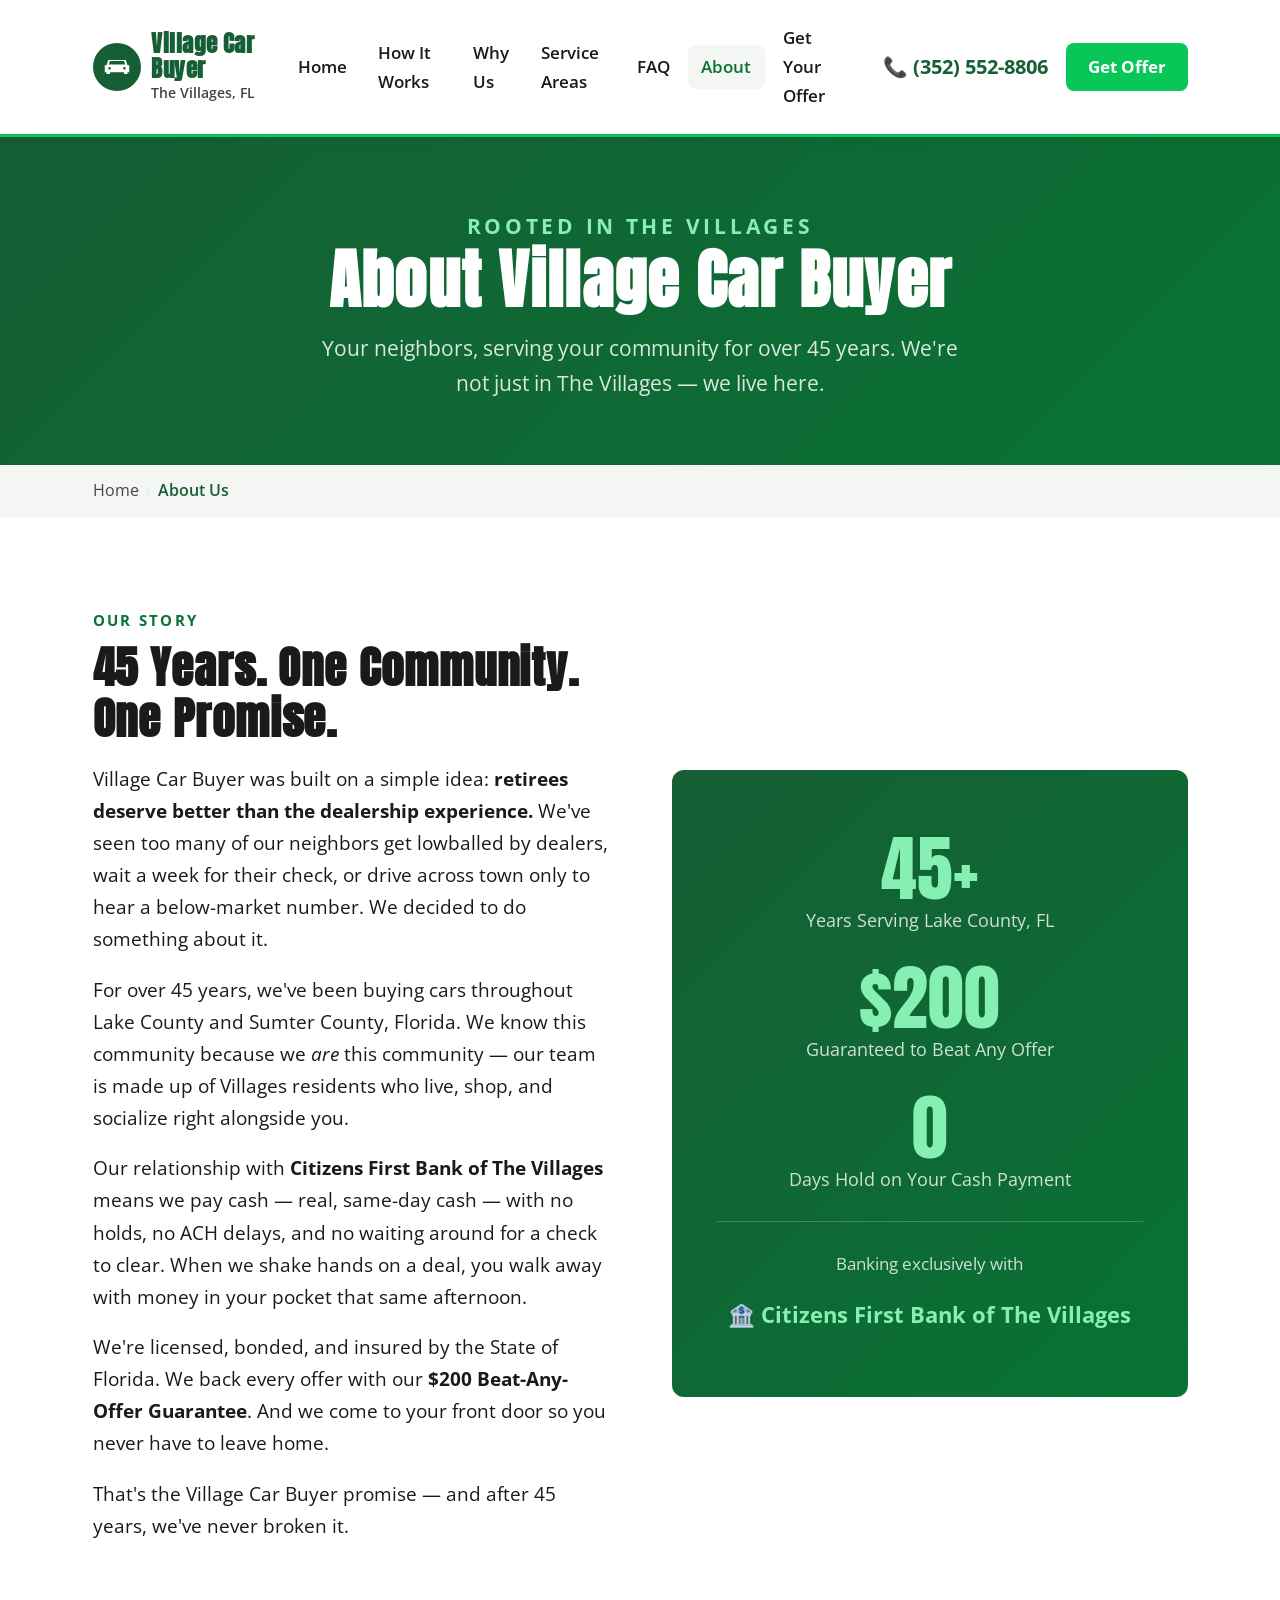
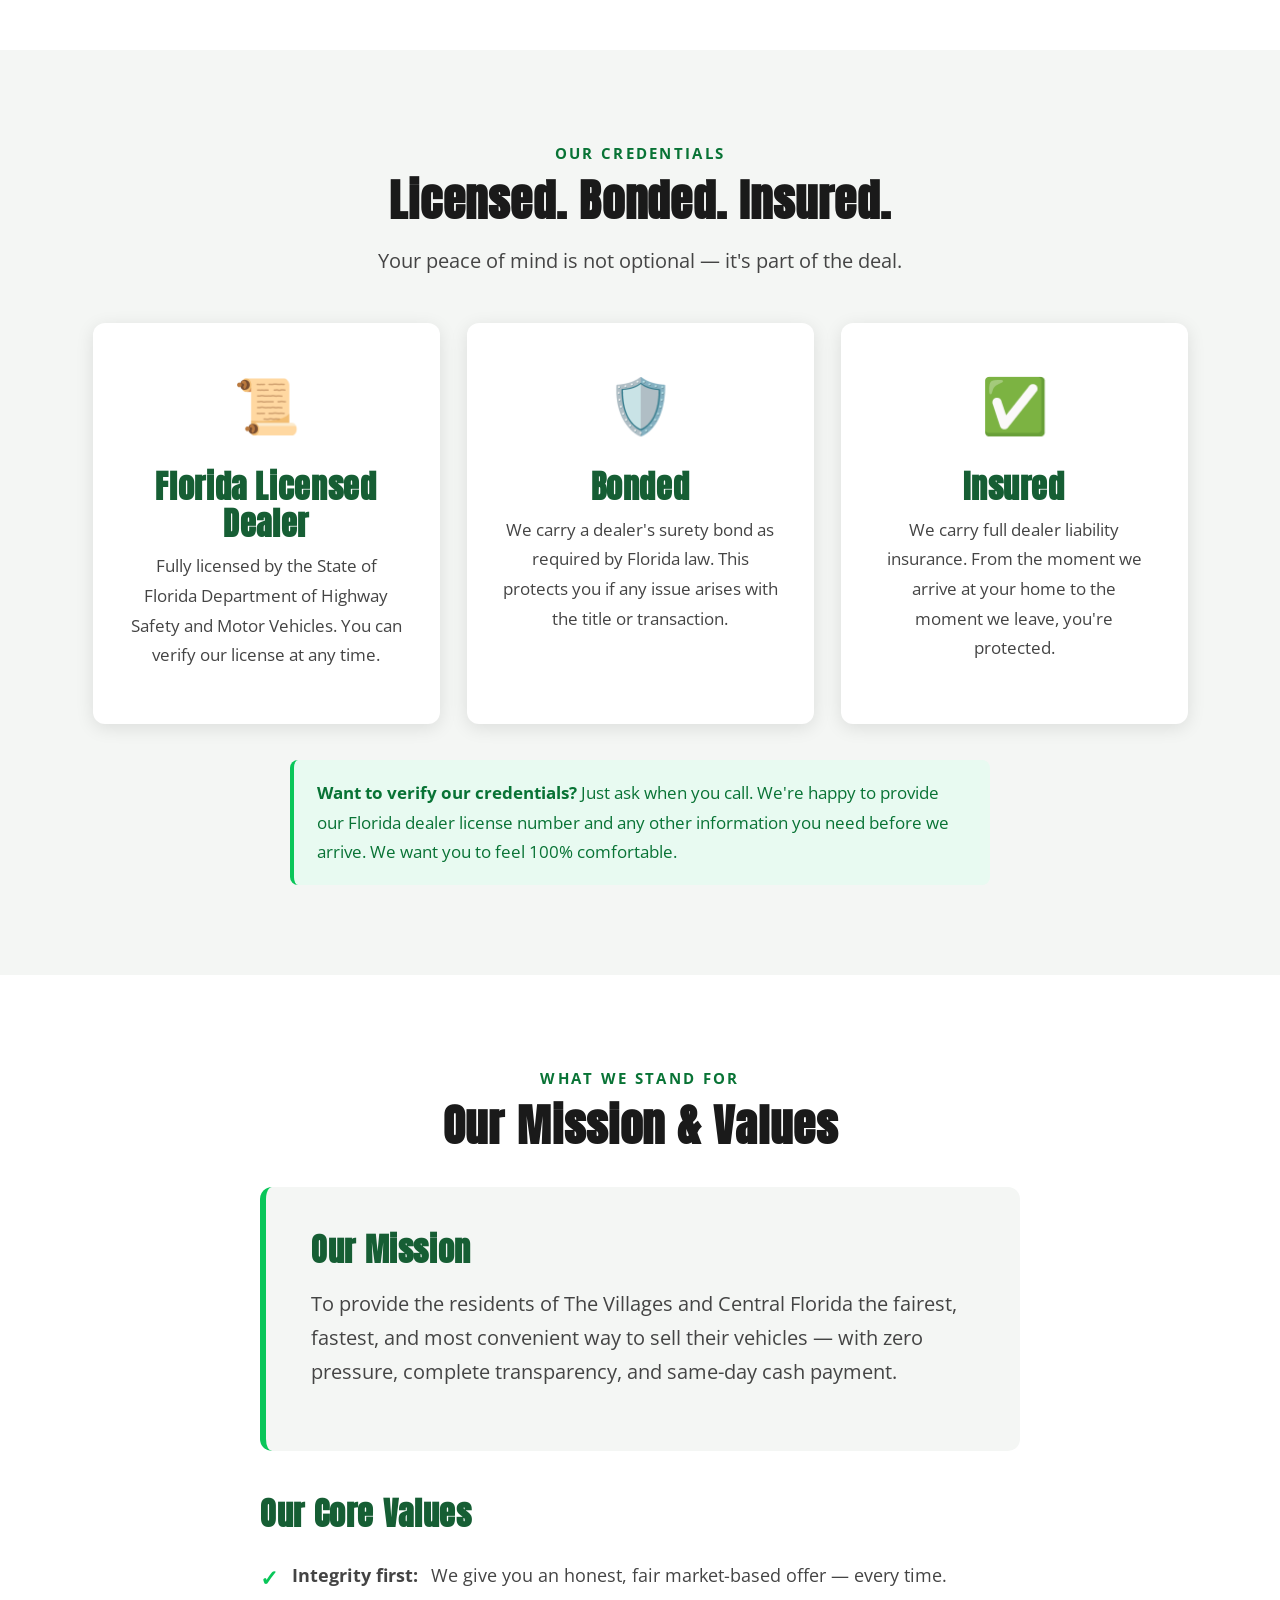
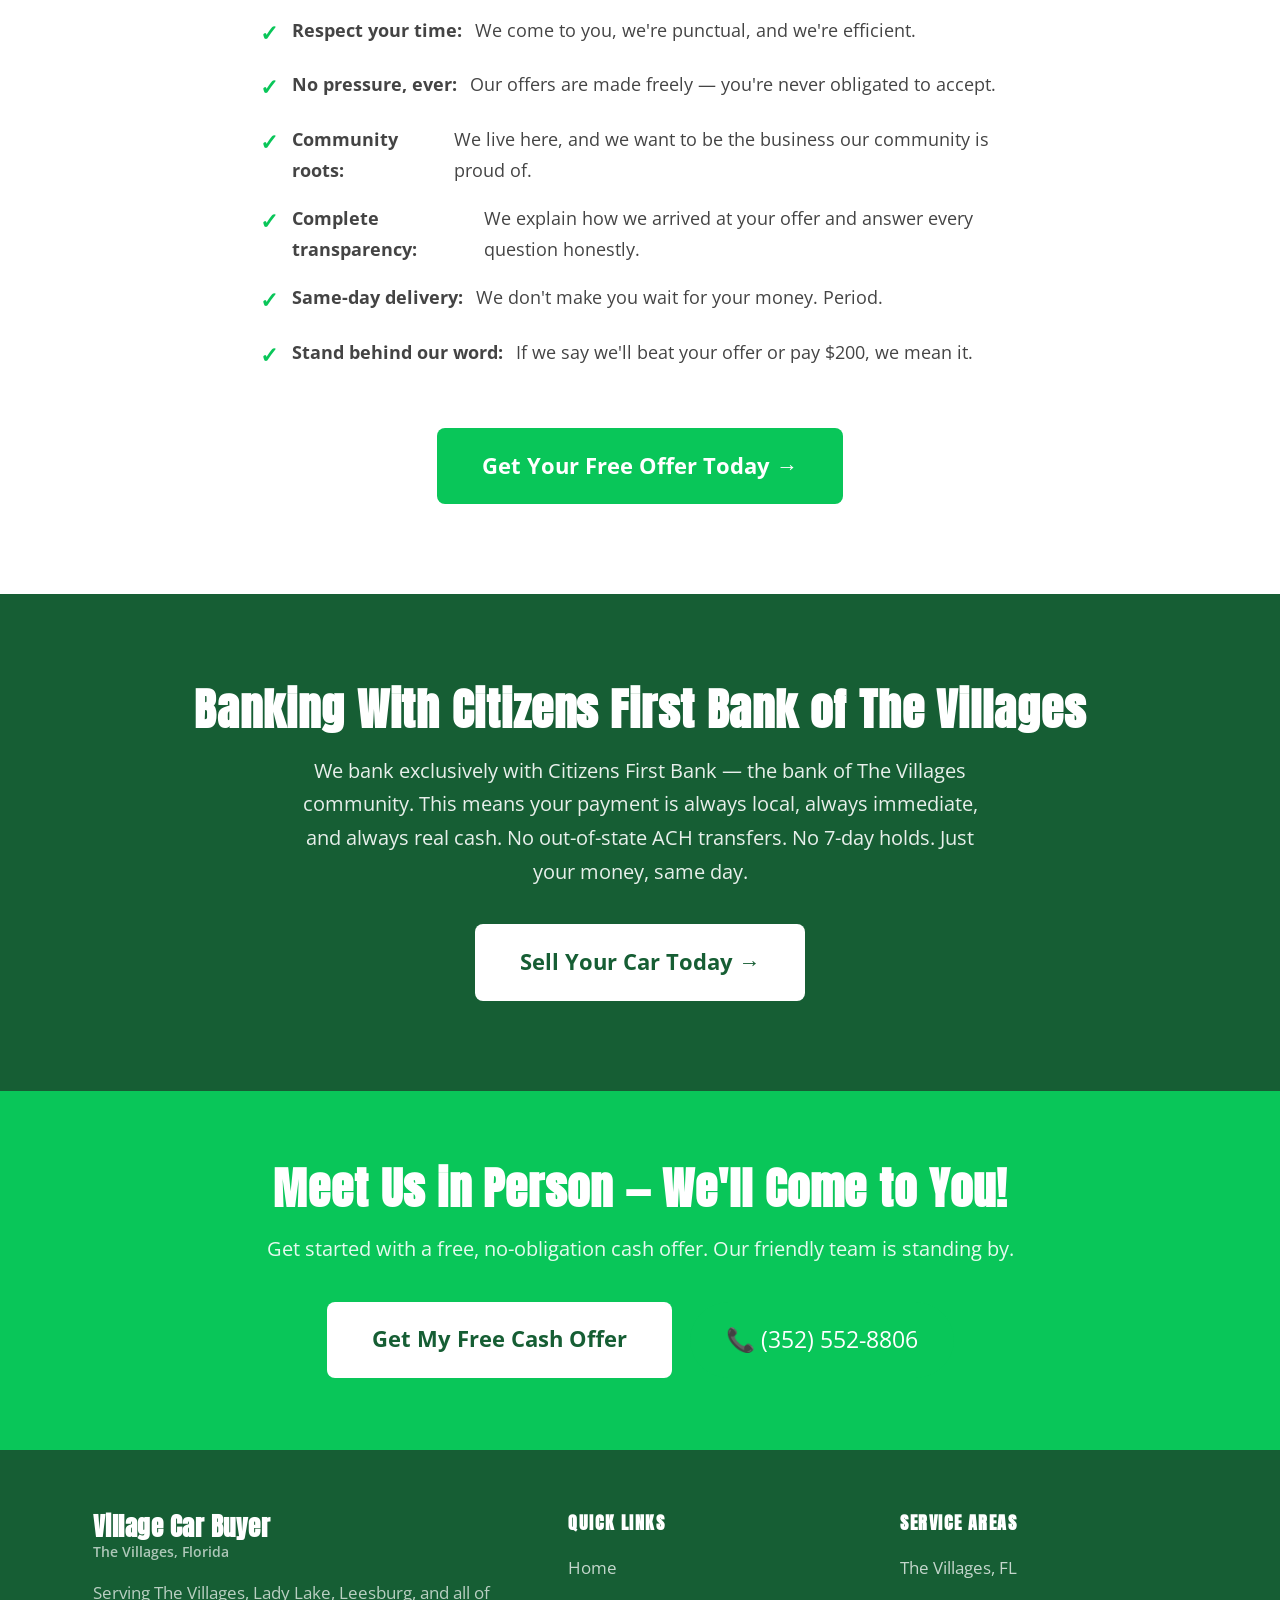
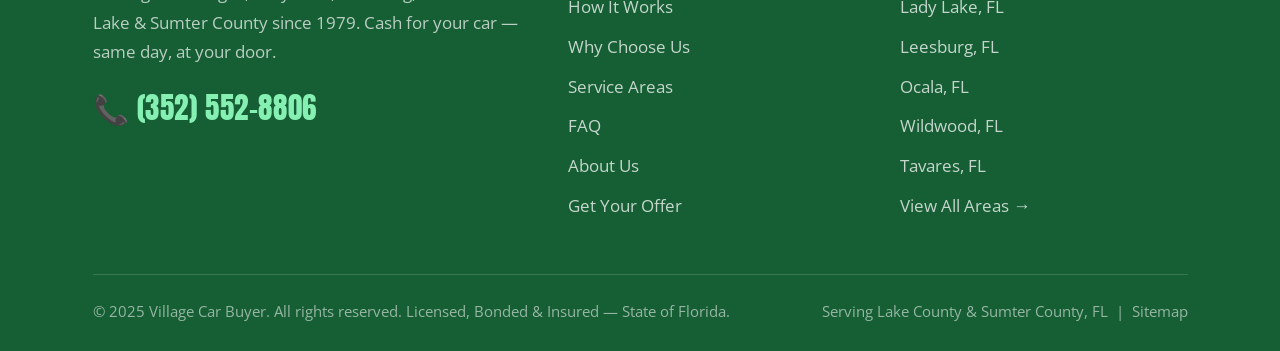
==== about.html @ e2540b01 "Initial commit: Full Village Car Buyer website 7-page SEO-optimized static site for villagecarbuyer." ====
<!DOCTYPE html>
<html lang="en">
<head>
  <meta charset="UTF-8" />
  <meta name="viewport" content="width=device-width, initial-scale=1.0" />
  <title>About Us | Village Car Buyer — 45 Years Serving Lake County, FL</title>
  <meta name="description" content="Village Car Buyer has been buying cars in The Villages and Lake County, FL for over 45 years. Licensed, bonded, insured team of Villages residents. Learn about our mission and values." />
  <meta name="keywords" content="about Village Car Buyer, local car buyer The Villages FL, Lake County FL car dealer, licensed car buyer Florida" />
  <link rel="canonical" href="https://www.villagecarbuyer.com/about.html" />

  <meta property="og:title" content="About Village Car Buyer — 45 Years in Lake County, FL" />
  <meta property="og:description" content="We're Villages residents buying cars for 45+ years. Licensed, bonded, insured. Meet our team and learn our mission." />
  <meta property="og:url" content="https://www.villagecarbuyer.com/about.html" />
  <meta property="og:type" content="website" />

  <script type="application/ld+json">
  {
    "@context": "https://schema.org",
    "@type": "AutoDealer",
    "name": "Village Car Buyer",
    "description": "Licensed, bonded, and insured car buyer serving The Villages, Lake County, and Sumter County Florida since 1979.",
    "url": "https://www.villagecarbuyer.com",
    "telephone": "+13525528806",
    "foundingDate": "1979",
    "areaServed": "Lake County, FL; Sumter County, FL; Marion County, FL"
  }
  </script>

  <link rel="stylesheet" href="style.css" />
</head>
<body>

<!-- ══ HEADER ══ -->
<header class="site-header">
  <div class="header-inner">
    <a href="index.html" class="logo" aria-label="Village Car Buyer Home">
      <div class="logo-icon">
        <svg viewBox="0 0 32 32" xmlns="http://www.w3.org/2000/svg" aria-hidden="true">
          <path d="M28 14l-2-6H6L4 14H2v8h2v2h4v-2h16v2h4v-2h2v-8h-2zm-20.5 5a1.5 1.5 0 110-3 1.5 1.5 0 010 3zm17 0a1.5 1.5 0 110-3 1.5 1.5 0 010 3zM6.5 13l1.5-4h16l1.5 4H6.5z"/>
        </svg>
      </div>
      <div class="logo-text">
        <strong>Village Car Buyer</strong>
        <span>The Villages, FL</span>
      </div>
    </a>
    <nav class="site-nav" aria-label="Main navigation">
      <a href="index.html">Home</a>
      <a href="how-it-works.html">How It Works</a>
      <a href="why-choose-us.html">Why Us</a>
      <a href="service-area.html">Service Areas</a>
      <a href="faq.html">FAQ</a>
      <a href="about.html">About</a>
      <a href="contact.html">Get Your Offer</a>
    </nav>
    <div class="header-cta">
      <a href="tel:+13525528806" class="header-phone">📞 (352) 552-8806</a>
      <a href="contact.html" class="btn btn--primary" style="padding:0.55rem 1.2rem;font-size:0.95rem;">Get Offer</a>
    </div>
    <button class="nav-toggle" id="nav-toggle" aria-label="Toggle navigation" aria-expanded="false">
      <span></span><span></span><span></span>
    </button>
  </div>
  <nav class="mobile-nav" id="mobile-nav" aria-label="Mobile navigation">
    <a href="index.html">Home</a>
    <a href="how-it-works.html">How It Works</a>
    <a href="why-choose-us.html">Why Choose Us</a>
    <a href="service-area.html">Service Areas</a>
    <a href="faq.html">FAQ</a>
    <a href="about.html">About</a>
    <a href="contact.html">Get Your Offer</a>
    <div class="mobile-phone">
      <a href="tel:+13525528806" class="btn btn--primary btn--lg" style="width:100%;display:block;text-align:center;">📞 (352) 552-8806</a>
    </div>
  </nav>
</header>

<!-- ══ PAGE HERO ══ -->
<section class="page-hero">
  <div class="container">
    <p class="hero-tagline" style="color:var(--green-light);">Rooted in The Villages</p>
    <h1>About Village Car Buyer</h1>
    <p>Your neighbors, serving your community for over 45 years. We're not just in The Villages — we live here.</p>
  </div>
</section>

<div class="breadcrumb">
  <div class="container">
    <div class="breadcrumb-inner">
      <a href="index.html">Home</a>
      <span class="sep">›</span>
      <span class="current">About Us</span>
    </div>
  </div>
</div>

<!-- ══ MAIN ABOUT SECTION ══ -->
<section class="section">
  <div class="container">
    <div class="about-grid">
      <div class="about-content">
        <p class="section-label">Our Story</p>
        <h2 class="section-title">45 Years. One Community. One Promise.</h2>

        <p>Village Car Buyer was built on a simple idea: <strong>retirees deserve better than the dealership experience.</strong> We've seen too many of our neighbors get lowballed by dealers, wait a week for their check, or drive across town only to hear a below-market number. We decided to do something about it.</p>

        <p>For over 45 years, we've been buying cars throughout Lake County and Sumter County, Florida. We know this community because we <em>are</em> this community — our team is made up of Villages residents who live, shop, and socialize right alongside you.</p>

        <p>Our relationship with <strong>Citizens First Bank of The Villages</strong> means we pay cash — real, same-day cash — with no holds, no ACH delays, and no waiting around for a check to clear. When we shake hands on a deal, you walk away with money in your pocket that same afternoon.</p>

        <p>We're licensed, bonded, and insured by the State of Florida. We back every offer with our <strong>$200 Beat-Any-Offer Guarantee</strong>. And we come to your front door so you never have to leave home.</p>

        <p>That's the Village Car Buyer promise — and after 45 years, we've never broken it.</p>
      </div>

      <div class="about-visual">
        <div class="about-stat">
          <div class="about-stat-num">45+</div>
          <p class="about-stat-label">Years Serving Lake County, FL</p>
        </div>
        <div class="about-stat">
          <div class="about-stat-num">$200</div>
          <p class="about-stat-label">Guaranteed to Beat Any Offer</p>
        </div>
        <div class="about-stat">
          <div class="about-stat-num">0</div>
          <p class="about-stat-label">Days Hold on Your Cash Payment</p>
        </div>
        <div style="margin-top:1.5rem;padding-top:1.5rem;border-top:1px solid rgba(255,255,255,0.2);">
          <p style="color:rgba(255,255,255,0.8);font-size:0.97rem;">Banking exclusively with</p>
          <p style="color:var(--green-light);font-weight:700;font-size:1.2rem;margin:0;">🏦 Citizens First Bank of The Villages</p>
        </div>
      </div>
    </div>
  </div>
</section>

<!-- ══ CREDENTIALS ══ -->
<section class="section section--gray">
  <div class="container">
    <div class="text-center">
      <p class="section-label">Our Credentials</p>
      <h2 class="section-title">Licensed. Bonded. Insured.</h2>
      <p class="section-sub">Your peace of mind is not optional — it's part of the deal.</p>
    </div>

    <div style="display:grid;grid-template-columns:repeat(auto-fit,minmax(260px,1fr));gap:1.5rem;margin-top:2.5rem;">
      <div style="background:var(--white);border-radius:12px;padding:2rem;text-align:center;box-shadow:var(--shadow);">
        <div style="font-size:3rem;margin-bottom:1rem;">📜</div>
        <h3 style="color:var(--green-dark);margin-bottom:0.5rem;">Florida Licensed Dealer</h3>
        <p style="color:var(--text-mid);font-size:0.97rem;">Fully licensed by the State of Florida Department of Highway Safety and Motor Vehicles. You can verify our license at any time.</p>
      </div>
      <div style="background:var(--white);border-radius:12px;padding:2rem;text-align:center;box-shadow:var(--shadow);">
        <div style="font-size:3rem;margin-bottom:1rem;">🛡️</div>
        <h3 style="color:var(--green-dark);margin-bottom:0.5rem;">Bonded</h3>
        <p style="color:var(--text-mid);font-size:0.97rem;">We carry a dealer's surety bond as required by Florida law. This protects you if any issue arises with the title or transaction.</p>
      </div>
      <div style="background:var(--white);border-radius:12px;padding:2rem;text-align:center;box-shadow:var(--shadow);">
        <div style="font-size:3rem;margin-bottom:1rem;">✅</div>
        <h3 style="color:var(--green-dark);margin-bottom:0.5rem;">Insured</h3>
        <p style="color:var(--text-mid);font-size:0.97rem;">We carry full dealer liability insurance. From the moment we arrive at your home to the moment we leave, you're protected.</p>
      </div>
    </div>

    <div class="notice notice--success" style="max-width:700px;margin:2rem auto 0;">
      <strong>Want to verify our credentials?</strong> Just ask when you call. We're happy to provide our Florida dealer license number and any other information you need before we arrive. We want you to feel 100% comfortable.
    </div>
  </div>
</section>

<!-- ══ MISSION & VALUES ══ -->
<section class="section">
  <div class="container">
    <div style="max-width:760px;margin:0 auto;">
      <div class="text-center">
        <p class="section-label">What We Stand For</p>
        <h2 class="section-title">Our Mission &amp; Values</h2>
      </div>

      <div style="background:var(--gray-light);border-radius:12px;padding:2.5rem;margin-top:2rem;border-left:6px solid var(--green);">
        <h3 style="color:var(--green-dark);margin-bottom:1rem;">Our Mission</h3>
        <p style="font-size:1.1rem;color:var(--text-mid);">To provide the residents of The Villages and Central Florida the fairest, fastest, and most convenient way to sell their vehicles — with zero pressure, complete transparency, and same-day cash payment.</p>
      </div>

      <h3 style="color:var(--green-dark);margin:2.5rem 0 1rem;">Our Core Values</h3>
      <ul class="values-list">
        <li><strong>Integrity first:</strong> We give you an honest, fair market-based offer — every time.</li>
        <li><strong>Respect your time:</strong> We come to you, we're punctual, and we're efficient.</li>
        <li><strong>No pressure, ever:</strong> Our offers are made freely — you're never obligated to accept.</li>
        <li><strong>Community roots:</strong> We live here, and we want to be the business our community is proud of.</li>
        <li><strong>Complete transparency:</strong> We explain how we arrived at your offer and answer every question honestly.</li>
        <li><strong>Same-day delivery:</strong> We don't make you wait for your money. Period.</li>
        <li><strong>Stand behind our word:</strong> If we say we'll beat your offer or pay $200, we mean it.</li>
      </ul>

      <div style="text-align:center;margin-top:3rem;">
        <a href="contact.html" class="btn btn--primary btn--lg">Get Your Free Offer Today →</a>
      </div>
    </div>
  </div>
</section>

<!-- ══ CITIZENS FIRST BANK ══ -->
<section class="section section--green">
  <div class="container text-center">
    <h2>Banking With Citizens First Bank of The Villages</h2>
    <p style="max-width:680px;margin:1rem auto 2rem;font-size:1.1rem;color:rgba(255,255,255,0.9);">We bank exclusively with Citizens First Bank — the bank of The Villages community. This means your payment is always local, always immediate, and always real cash. No out-of-state ACH transfers. No 7-day holds. Just your money, same day.</p>
    <a href="contact.html" class="btn btn--white btn--lg">Sell Your Car Today →</a>
  </div>
</section>

<!-- ══ CTA ══ -->
<section class="cta-banner">
  <div class="container">
    <h2>Meet Us in Person — We'll Come to You!</h2>
    <p>Get started with a free, no-obligation cash offer. Our friendly team is standing by.</p>
    <div class="cta-actions">
      <a href="contact.html" class="btn btn--white btn--lg">Get My Free Cash Offer</a>
      <a href="tel:+13525528806" class="btn--phone btn--lg">📞 (352) 552-8806</a>
    </div>
  </div>
</section>

<!-- ══ FOOTER ══ -->
<footer class="site-footer">
  <div class="container">
    <div class="footer-grid">
      <div class="footer-brand">
        <div class="logo-text">
          <strong>Village Car Buyer</strong>
          <span>The Villages, Florida</span>
        </div>
        <p>Serving The Villages, Lady Lake, Leesburg, and all of Lake &amp; Sumter County since 1979. Cash for your car — same day, at your door.</p>
        <a href="tel:+13525528806" class="footer-phone-big">📞 (352) 552-8806</a>
      </div>
      <div class="footer-col">
        <h4>Quick Links</h4>
        <ul>
          <li><a href="index.html">Home</a></li>
          <li><a href="how-it-works.html">How It Works</a></li>
          <li><a href="why-choose-us.html">Why Choose Us</a></li>
          <li><a href="service-area.html">Service Areas</a></li>
          <li><a href="faq.html">FAQ</a></li>
          <li><a href="about.html">About Us</a></li>
          <li><a href="contact.html">Get Your Offer</a></li>
        </ul>
      </div>
      <div class="footer-col">
        <h4>Service Areas</h4>
        <ul>
          <li><a href="service-area.html#the-villages">The Villages, FL</a></li>
          <li><a href="service-area.html#lady-lake">Lady Lake, FL</a></li>
          <li><a href="service-area.html#leesburg">Leesburg, FL</a></li>
          <li><a href="service-area.html#ocala">Ocala, FL</a></li>
          <li><a href="service-area.html#wildwood">Wildwood, FL</a></li>
          <li><a href="service-area.html#tavares">Tavares, FL</a></li>
          <li><a href="service-area.html">View All Areas →</a></li>
        </ul>
      </div>
    </div>
    <hr class="footer-divider" />
    <div class="footer-bottom">
      <span>&copy; 2025 Village Car Buyer. All rights reserved. Licensed, Bonded &amp; Insured — State of Florida.</span>
      <span>Serving Lake County &amp; Sumter County, FL &nbsp;|&nbsp; <a href="sitemap.xml">Sitemap</a></span>
    </div>
  </div>
</footer>

<button id="scroll-top" aria-label="Scroll to top">↑</button>
<script src="script.js"></script>
</body>
</html>
---- style.css ----
/* ============================================================
   Village Car Buyer — style.css
   Color palette: green on white, large fonts for retirees
   ============================================================ */

/* ---------- Google Fonts ---------- */
@import url('https://fonts.googleapis.com/css2?family=Anton&family=Open+Sans:wght@400;600;700&display=swap');

/* ---------- CSS Variables ---------- */
:root {
  --green:        #09C659;
  --green-dark:   #165E34;
  --green-darker: #087335;
  --green-light:  #86F0B2;
  --white:        #FFFFFF;
  --gray-light:   #F4F6F4;
  --gray-mid:     #E0E5E0;
  --text-dark:    #1A1A1A;
  --text-mid:     #444444;
  --font-head:    'Anton', sans-serif;
  --font-body:    'Open Sans', sans-serif;
  --radius:       8px;
  --shadow:       0 4px 18px rgba(0,0,0,0.10);
  --transition:   0.25s ease;
}

/* ---------- Reset & Base ---------- */
*, *::before, *::after { box-sizing: border-box; margin: 0; padding: 0; }

html { scroll-behavior: smooth; font-size: 18px; }

body {
  font-family: var(--font-body);
  color: var(--text-dark);
  background: var(--white);
  line-height: 1.7;
  font-size: 1rem;
}

img { max-width: 100%; height: auto; display: block; }
a { color: var(--green-darker); text-decoration: none; }
a:hover { text-decoration: underline; }

/* ---------- Typography ---------- */
h1, h2, h3, h4 {
  font-family: var(--font-head);
  line-height: 1.15;
  letter-spacing: 0.02em;
}

h1 { font-size: clamp(2.2rem, 5vw, 3.6rem); }
h2 { font-size: clamp(1.8rem, 3.5vw, 2.6rem); }
h3 { font-size: clamp(1.3rem, 2.5vw, 1.8rem); }
h4 { font-size: 1.2rem; }

p { margin-bottom: 1rem; font-size: 1.05rem; }

/* ---------- Layout Helpers ---------- */
.container {
  width: 100%;
  max-width: 1140px;
  margin: 0 auto;
  padding: 0 1.25rem;
}

.section {
  padding: 5rem 0;
}

.section--gray { background: var(--gray-light); }
.section--green { background: var(--green-dark); color: var(--white); }
.section--green h2,
.section--green h3,
.section--green p,
.section--green li { color: var(--white); }

.text-center { text-align: center; }
.text-green { color: var(--green); }
.text-green-dark { color: var(--green-dark); }

.section-label {
  font-family: var(--font-body);
  font-weight: 700;
  font-size: 0.85rem;
  letter-spacing: 0.15em;
  text-transform: uppercase;
  color: var(--green-darker);
  margin-bottom: 0.5rem;
}

.section-title {
  margin-bottom: 1rem;
}

.section-sub {
  font-size: 1.1rem;
  color: var(--text-mid);
  max-width: 680px;
  margin: 0 auto 2.5rem;
}

/* ---------- Buttons ---------- */
.btn {
  display: inline-block;
  padding: 0.85rem 2rem;
  border-radius: var(--radius);
  font-family: var(--font-body);
  font-weight: 700;
  font-size: 1.05rem;
  cursor: pointer;
  border: none;
  transition: background var(--transition), transform var(--transition);
  text-align: center;
  white-space: nowrap;
}

.btn--primary {
  background: var(--green);
  color: var(--white);
}
.btn--primary:hover {
  background: var(--green-darker);
  text-decoration: none;
  color: var(--white);
  transform: translateY(-2px);
}

.btn--outline {
  background: transparent;
  border: 3px solid var(--green);
  color: var(--green-dark);
}
.btn--outline:hover {
  background: var(--green);
  color: var(--white);
  text-decoration: none;
}

.btn--white {
  background: var(--white);
  color: var(--green-dark);
}
.btn--white:hover {
  background: var(--green-light);
  color: var(--green-darker);
  text-decoration: none;
}

.btn--lg {
  padding: 1.1rem 2.5rem;
  font-size: 1.2rem;
}

.btn--phone {
  background: var(--green);
  color: var(--white);
  font-size: 1.3rem;
  padding: 0.9rem 2rem;
  border-radius: 50px;
  display: inline-flex;
  align-items: center;
  gap: 0.5rem;
}
.btn--phone:hover {
  background: var(--green-darker);
  color: var(--white);
  text-decoration: none;
  transform: translateY(-2px);
}

/* ---------- HEADER / NAV ---------- */
.site-header {
  background: var(--white);
  border-bottom: 3px solid var(--green);
  position: sticky;
  top: 0;
  z-index: 1000;
  box-shadow: 0 2px 10px rgba(0,0,0,0.08);
}

.header-inner {
  display: flex;
  align-items: center;
  justify-content: space-between;
  padding: 0.9rem 1.25rem;
  max-width: 1140px;
  margin: 0 auto;
  gap: 1rem;
}

.logo {
  display: flex;
  align-items: center;
  gap: 0.6rem;
  text-decoration: none;
}

.logo-icon {
  width: 48px;
  height: 48px;
  background: var(--green-dark);
  border-radius: 50%;
  display: flex;
  align-items: center;
  justify-content: center;
  flex-shrink: 0;
}

.logo-icon svg {
  width: 28px;
  height: 28px;
  fill: var(--white);
}

.logo-text {
  line-height: 1.1;
}

.logo-text strong {
  display: block;
  font-family: var(--font-head);
  font-size: 1.25rem;
  color: var(--green-dark);
  letter-spacing: 0.02em;
}

.logo-text span {
  font-size: 0.78rem;
  color: var(--text-mid);
  font-weight: 600;
}

.site-nav {
  display: flex;
  align-items: center;
  gap: 0.25rem;
}

.site-nav a {
  font-weight: 600;
  font-size: 0.95rem;
  color: var(--text-dark);
  padding: 0.4rem 0.75rem;
  border-radius: var(--radius);
  transition: background var(--transition), color var(--transition);
}

.site-nav a:hover,
.site-nav a.active {
  background: var(--gray-light);
  color: var(--green-darker);
  text-decoration: none;
}

.header-cta {
  display: flex;
  align-items: center;
  gap: 1rem;
  flex-shrink: 0;
}

.header-phone {
  font-weight: 700;
  font-size: 1.1rem;
  color: var(--green-dark);
  white-space: nowrap;
}

.header-phone:hover {
  color: var(--green);
  text-decoration: none;
}

.nav-toggle {
  display: none;
  flex-direction: column;
  gap: 5px;
  background: none;
  border: none;
  cursor: pointer;
  padding: 0.4rem;
  flex-shrink: 0;
}

.nav-toggle span {
  display: block;
  width: 26px;
  height: 3px;
  background: var(--green-dark);
  border-radius: 2px;
  transition: var(--transition);
}

/* Mobile nav */
.mobile-nav {
  display: none;
  flex-direction: column;
  background: var(--white);
  border-top: 1px solid var(--gray-mid);
  padding: 1rem 1.25rem 1.5rem;
  gap: 0.25rem;
}

.mobile-nav.open { display: flex; }

.mobile-nav a {
  font-weight: 600;
  font-size: 1.05rem;
  color: var(--text-dark);
  padding: 0.6rem 0.5rem;
  border-bottom: 1px solid var(--gray-mid);
}

.mobile-nav a:last-child { border-bottom: none; }
.mobile-nav a:hover { color: var(--green-darker); text-decoration: none; }

.mobile-nav .mobile-phone {
  margin-top: 1rem;
  text-align: center;
}

/* ---------- HERO ---------- */
.hero {
  background: linear-gradient(135deg, var(--green-dark) 0%, var(--green-darker) 100%);
  color: var(--white);
  padding: 5rem 0 4rem;
  position: relative;
  overflow: hidden;
}

.hero::before {
  content: '';
  position: absolute;
  top: -60px; right: -80px;
  width: 420px; height: 420px;
  background: rgba(9,198,89,0.12);
  border-radius: 50%;
  pointer-events: none;
}

.hero::after {
  content: '';
  position: absolute;
  bottom: -100px; left: -60px;
  width: 360px; height: 360px;
  background: rgba(134,240,178,0.07);
  border-radius: 50%;
  pointer-events: none;
}

.hero-inner {
  display: grid;
  grid-template-columns: 1fr 1fr;
  gap: 3.5rem;
  align-items: center;
  position: relative;
  z-index: 1;
}

.hero-tagline {
  font-size: 1rem;
  font-weight: 700;
  letter-spacing: 0.18em;
  text-transform: uppercase;
  color: var(--green-light);
  margin-bottom: 0.75rem;
}

.hero h1 {
  color: var(--white);
  margin-bottom: 1.25rem;
  text-shadow: 0 2px 8px rgba(0,0,0,0.18);
}

.hero h1 .highlight {
  color: var(--green);
}

.hero-sub {
  font-size: 1.2rem;
  color: rgba(255,255,255,0.88);
  margin-bottom: 2rem;
  line-height: 1.6;
}

.hero-actions {
  display: flex;
  flex-wrap: wrap;
  gap: 1rem;
  align-items: center;
}

.hero-badges {
  display: flex;
  flex-wrap: wrap;
  gap: 0.6rem;
  margin-top: 2rem;
}

.badge {
  background: rgba(255,255,255,0.12);
  border: 1px solid rgba(255,255,255,0.25);
  border-radius: 50px;
  padding: 0.4rem 1rem;
  font-size: 0.85rem;
  font-weight: 700;
  color: var(--white);
  display: flex;
  align-items: center;
  gap: 0.4rem;
}

.badge .badge-icon { font-size: 1rem; }

/* Hero form card */
.hero-form-card {
  background: var(--white);
  border-radius: 12px;
  padding: 2rem;
  box-shadow: 0 8px 40px rgba(0,0,0,0.25);
}

.hero-form-card h3 {
  font-family: var(--font-head);
  font-size: 1.4rem;
  color: var(--green-dark);
  margin-bottom: 0.4rem;
}

.hero-form-card p {
  font-size: 0.9rem;
  color: var(--text-mid);
  margin-bottom: 1.25rem;
}

/* ---------- FORMS ---------- */
.form-group {
  margin-bottom: 1rem;
}

.form-group label {
  display: block;
  font-weight: 700;
  font-size: 0.9rem;
  margin-bottom: 0.35rem;
  color: var(--text-dark);
}

.form-group input,
.form-group select,
.form-group textarea {
  width: 100%;
  padding: 0.75rem 1rem;
  border: 2px solid var(--gray-mid);
  border-radius: var(--radius);
  font-family: var(--font-body);
  font-size: 1rem;
  color: var(--text-dark);
  background: var(--white);
  transition: border-color var(--transition);
  outline: none;
}

.form-group input:focus,
.form-group select:focus,
.form-group textarea:focus {
  border-color: var(--green);
}

.form-group textarea { resize: vertical; min-height: 100px; }

.form-row {
  display: grid;
  grid-template-columns: 1fr 1fr;
  gap: 1rem;
}

.form-note {
  font-size: 0.82rem;
  color: var(--text-mid);
  margin-top: 0.5rem;
}

.form-submit { width: 100%; }

/* ---------- TRUST BADGES STRIP ---------- */
.trust-strip {
  background: var(--green-dark);
  padding: 1.75rem 0;
}

.trust-strip-inner {
  display: flex;
  flex-wrap: wrap;
  gap: 1.5rem 2.5rem;
  justify-content: center;
  align-items: center;
}

.trust-item {
  display: flex;
  align-items: center;
  gap: 0.6rem;
  color: var(--white);
  font-weight: 700;
  font-size: 1rem;
}

.trust-item .icon {
  font-size: 1.5rem;
  color: var(--green-light);
}

/* ---------- STEPS / HOW IT WORKS ---------- */
.steps-grid {
  display: grid;
  grid-template-columns: repeat(3, 1fr);
  gap: 2rem;
  margin-top: 3rem;
}

.step-card {
  text-align: center;
  padding: 2rem 1.5rem;
  border-radius: 12px;
  background: var(--white);
  box-shadow: var(--shadow);
  border-top: 5px solid var(--green);
  transition: transform var(--transition);
}

.step-card:hover { transform: translateY(-4px); }

.step-number {
  width: 60px;
  height: 60px;
  background: var(--green);
  color: var(--white);
  border-radius: 50%;
  font-family: var(--font-head);
  font-size: 1.6rem;
  display: flex;
  align-items: center;
  justify-content: center;
  margin: 0 auto 1.25rem;
}

.step-card h3 {
  color: var(--green-dark);
  margin-bottom: 0.5rem;
}

.step-card p {
  font-size: 1rem;
  color: var(--text-mid);
  margin: 0;
}

/* ---------- WHY CHOOSE US CARDS ---------- */
.reasons-grid {
  display: grid;
  grid-template-columns: repeat(auto-fit, minmax(280px, 1fr));
  gap: 1.5rem;
  margin-top: 2.5rem;
}

.reason-card {
  background: var(--white);
  border-radius: 12px;
  padding: 1.75rem;
  box-shadow: var(--shadow);
  border-left: 5px solid var(--green);
}

.reason-icon {
  font-size: 2.2rem;
  margin-bottom: 0.75rem;
}

.reason-card h3 {
  color: var(--green-dark);
  font-size: 1.2rem;
  margin-bottom: 0.4rem;
}

.reason-card p {
  font-size: 0.97rem;
  color: var(--text-mid);
  margin: 0;
}

/* ---------- COMPARISON TABLE ---------- */
.compare-table {
  width: 100%;
  border-collapse: collapse;
  margin-top: 2rem;
  font-size: 1rem;
  background: var(--white);
  border-radius: 12px;
  overflow: hidden;
  box-shadow: var(--shadow);
}

.compare-table th {
  background: var(--green-dark);
  color: var(--white);
  padding: 1rem 1.25rem;
  text-align: left;
  font-size: 1rem;
}

.compare-table th:first-child { width: 40%; }

.compare-table td {
  padding: 0.9rem 1.25rem;
  border-bottom: 1px solid var(--gray-mid);
  vertical-align: top;
}

.compare-table tr:last-child td { border-bottom: none; }

.compare-table tr:nth-child(even) td { background: var(--gray-light); }

.check { color: var(--green-darker); font-weight: 700; font-size: 1.1rem; }
.cross { color: #CC2222; font-weight: 700; font-size: 1.1rem; }

/* ---------- TESTIMONIALS ---------- */
.testimonials-grid {
  display: grid;
  grid-template-columns: repeat(auto-fit, minmax(300px, 1fr));
  gap: 1.5rem;
  margin-top: 2.5rem;
}

.testimonial-card {
  background: var(--white);
  border-radius: 12px;
  padding: 1.75rem;
  box-shadow: var(--shadow);
  position: relative;
}

.testimonial-card::before {
  content: '\201C';
  position: absolute;
  top: 1rem; left: 1.25rem;
  font-size: 4rem;
  color: var(--green-light);
  font-family: Georgia, serif;
  line-height: 1;
}

.testimonial-text {
  margin-top: 1.5rem;
  font-size: 1rem;
  color: var(--text-mid);
  font-style: italic;
}

.testimonial-author {
  margin-top: 1rem;
  font-weight: 700;
  font-size: 0.95rem;
  color: var(--green-dark);
}

.stars { color: #F5A623; font-size: 1.1rem; margin-bottom: 0.25rem; }

/* ---------- SERVICE AREA ---------- */
.areas-grid {
  display: grid;
  grid-template-columns: repeat(auto-fit, minmax(300px, 1fr));
  gap: 1.5rem;
  margin-top: 2.5rem;
}

.area-card {
  background: var(--white);
  border-radius: 12px;
  padding: 1.75rem;
  box-shadow: var(--shadow);
  border-top: 4px solid var(--green);
}

.area-card h3 {
  color: var(--green-dark);
  margin-bottom: 0.5rem;
  font-size: 1.25rem;
}

.area-card p {
  font-size: 0.97rem;
  color: var(--text-mid);
  margin: 0;
}

.map-wrap {
  border-radius: 12px;
  overflow: hidden;
  box-shadow: var(--shadow);
  margin-top: 3rem;
}

.map-wrap iframe {
  width: 100%;
  height: 420px;
  border: 0;
  display: block;
}

/* ---------- FAQ ---------- */
.faq-list {
  max-width: 820px;
  margin: 2.5rem auto 0;
}

.faq-item {
  border-bottom: 1px solid var(--gray-mid);
}

.faq-question {
  width: 100%;
  background: none;
  border: none;
  text-align: left;
  padding: 1.25rem 0;
  font-family: var(--font-body);
  font-weight: 700;
  font-size: 1.05rem;
  color: var(--text-dark);
  cursor: pointer;
  display: flex;
  justify-content: space-between;
  align-items: center;
  gap: 1rem;
  transition: color var(--transition);
}

.faq-question:hover { color: var(--green-darker); }

.faq-question .faq-arrow {
  font-size: 1.2rem;
  color: var(--green);
  flex-shrink: 0;
  transition: transform var(--transition);
}

.faq-item.open .faq-arrow { transform: rotate(180deg); }

.faq-answer {
  max-height: 0;
  overflow: hidden;
  transition: max-height 0.3s ease, padding 0.3s ease;
}

.faq-answer-inner {
  padding: 0 0 1.25rem;
  color: var(--text-mid);
  font-size: 1rem;
  line-height: 1.7;
}

.faq-item.open .faq-answer {
  max-height: 600px;
}

/* ---------- PAGE HERO (inner pages) ---------- */
.page-hero {
  background: linear-gradient(135deg, var(--green-dark) 0%, var(--green-darker) 100%);
  color: var(--white);
  padding: 4rem 0 3.5rem;
  text-align: center;
}

.page-hero h1 { color: var(--white); margin-bottom: 0.75rem; }
.page-hero p { color: rgba(255,255,255,0.85); font-size: 1.15rem; max-width: 640px; margin: 0 auto; }

/* ---------- GUARANTEE BOX ---------- */
.guarantee-box {
  background: linear-gradient(135deg, var(--green) 0%, var(--green-darker) 100%);
  border-radius: 12px;
  padding: 3rem;
  text-align: center;
  color: var(--white);
  margin: 3rem 0;
}

.guarantee-amount {
  font-family: var(--font-head);
  font-size: 5rem;
  color: var(--white);
  line-height: 1;
}

.guarantee-box h2 { color: var(--white); margin-bottom: 1rem; }
.guarantee-box p { color: rgba(255,255,255,0.9); font-size: 1.1rem; max-width: 560px; margin: 0 auto 1.5rem; }

/* ---------- CONTACT PAGE ---------- */
.contact-grid {
  display: grid;
  grid-template-columns: 1.1fr 0.9fr;
  gap: 3rem;
  align-items: start;
}

.contact-info h3 {
  color: var(--green-dark);
  margin-bottom: 1rem;
}

.contact-detail {
  display: flex;
  gap: 0.75rem;
  align-items: flex-start;
  margin-bottom: 1.25rem;
}

.contact-detail .icon { font-size: 1.5rem; margin-top: 0.1rem; }

.contact-detail strong { display: block; color: var(--text-dark); }
.contact-detail span { color: var(--text-mid); font-size: 0.97rem; }

.hours-table { width: 100%; border-collapse: collapse; margin-top: 1rem; }
.hours-table td { padding: 0.45rem 0; font-size: 0.97rem; }
.hours-table td:first-child { font-weight: 700; color: var(--text-dark); width: 50%; }
.hours-table td:last-child { color: var(--text-mid); }

/* ---------- CTA BANNER ---------- */
.cta-banner {
  background: var(--green);
  padding: 4rem 0;
  text-align: center;
}

.cta-banner h2 { color: var(--white); margin-bottom: 1rem; }
.cta-banner p { color: rgba(255,255,255,0.9); font-size: 1.1rem; margin-bottom: 2rem; }

.cta-actions {
  display: flex;
  flex-wrap: wrap;
  gap: 1rem;
  justify-content: center;
}

/* ---------- FOOTER ---------- */
.site-footer {
  background: var(--green-dark);
  color: rgba(255,255,255,0.85);
  padding: 3.5rem 0 1.5rem;
}

.footer-grid {
  display: grid;
  grid-template-columns: 1.5fr 1fr 1fr;
  gap: 2.5rem;
  margin-bottom: 2.5rem;
}

.footer-brand .logo-text strong { color: var(--white); font-size: 1.4rem; }
.footer-brand .logo-text span { color: rgba(255,255,255,0.65); }
.footer-brand p { margin-top: 1rem; font-size: 0.95rem; color: rgba(255,255,255,0.7); }

.footer-phone-big {
  display: block;
  font-family: var(--font-head);
  font-size: 1.6rem;
  color: var(--green-light);
  margin-top: 1rem;
  letter-spacing: 0.02em;
}
.footer-phone-big:hover { color: var(--white); text-decoration: none; }

.footer-col h4 {
  color: var(--white);
  font-family: var(--font-head);
  font-size: 1rem;
  letter-spacing: 0.08em;
  text-transform: uppercase;
  margin-bottom: 1rem;
}

.footer-col ul { list-style: none; }
.footer-col ul li { margin-bottom: 0.5rem; }
.footer-col ul li a { color: rgba(255,255,255,0.75); font-size: 0.97rem; }
.footer-col ul li a:hover { color: var(--green-light); text-decoration: none; }

.footer-divider {
  border: none;
  border-top: 1px solid rgba(255,255,255,0.15);
  margin: 0 0 1.25rem;
}

.footer-bottom {
  display: flex;
  justify-content: space-between;
  align-items: center;
  flex-wrap: wrap;
  gap: 0.5rem;
  font-size: 0.85rem;
  color: rgba(255,255,255,0.55);
}

.footer-bottom a { color: rgba(255,255,255,0.55); }
.footer-bottom a:hover { color: var(--white); text-decoration: none; }

/* ---------- ABOUT PAGE ---------- */
.about-grid {
  display: grid;
  grid-template-columns: 1fr 1fr;
  gap: 3.5rem;
  align-items: center;
}

.about-visual {
  background: linear-gradient(135deg, var(--green-dark), var(--green-darker));
  border-radius: 12px;
  padding: 3.5rem 2.5rem;
  text-align: center;
  color: var(--white);
}

.about-stat { margin-bottom: 1.5rem; }
.about-stat-num {
  font-family: var(--font-head);
  font-size: 4rem;
  color: var(--green-light);
  line-height: 1;
}
.about-stat-label { font-size: 1rem; color: rgba(255,255,255,0.8); margin: 0; }

.values-list { list-style: none; margin-top: 1.5rem; }
.values-list li {
  display: flex;
  align-items: flex-start;
  gap: 0.75rem;
  margin-bottom: 1rem;
  font-size: 1rem;
  color: var(--text-mid);
}
.values-list li::before {
  content: '✓';
  color: var(--green);
  font-weight: 900;
  font-size: 1.2rem;
  flex-shrink: 0;
}

/* ---------- BREADCRUMB ---------- */
.breadcrumb {
  background: var(--gray-light);
  padding: 0.7rem 0;
  font-size: 0.88rem;
}

.breadcrumb-inner {
  display: flex;
  gap: 0.4rem;
  align-items: center;
  flex-wrap: wrap;
  color: var(--text-mid);
}

.breadcrumb-inner a { color: var(--text-mid); }
.breadcrumb-inner a:hover { color: var(--green-darker); }
.breadcrumb-inner .sep { color: var(--gray-mid); }
.breadcrumb-inner .current { color: var(--green-dark); font-weight: 600; }

/* ---------- NOTICE / ALERT ---------- */
.notice {
  border-radius: var(--radius);
  padding: 1rem 1.25rem;
  font-size: 0.97rem;
  margin-bottom: 1rem;
}
.notice--success { background: #E8FAF1; border-left: 4px solid var(--green); color: var(--green-darker); }
.notice--info { background: #E8F4FF; border-left: 4px solid #2196F3; color: #1565C0; }

/* ---------- SCROLL TOP ---------- */
#scroll-top {
  position: fixed;
  bottom: 1.5rem;
  right: 1.5rem;
  width: 48px;
  height: 48px;
  background: var(--green-dark);
  color: var(--white);
  border: none;
  border-radius: 50%;
  font-size: 1.3rem;
  cursor: pointer;
  display: none;
  align-items: center;
  justify-content: center;
  box-shadow: 0 4px 12px rgba(0,0,0,0.2);
  z-index: 500;
  transition: background var(--transition);
}

#scroll-top:hover { background: var(--green); }
#scroll-top.show { display: flex; }

/* ---------- RESPONSIVE ---------- */
@media (max-width: 900px) {
  .hero-inner { grid-template-columns: 1fr; gap: 2.5rem; }
  .hero { text-align: center; padding: 3.5rem 0 3rem; }
  .hero-actions { justify-content: center; }
  .hero-badges { justify-content: center; }
  .hero-form-card { max-width: 540px; margin: 0 auto; }

  .steps-grid { grid-template-columns: 1fr; max-width: 480px; margin: 2rem auto 0; }
  .footer-grid { grid-template-columns: 1fr 1fr; }
  .about-grid { grid-template-columns: 1fr; }
  .contact-grid { grid-template-columns: 1fr; }
  .compare-table { font-size: 0.9rem; }
  .compare-table th, .compare-table td { padding: 0.75rem; }
}

@media (max-width: 680px) {
  html { font-size: 17px; }

  .site-nav { display: none; }
  .nav-toggle { display: flex; }
  .header-phone { display: none; }

  .footer-grid { grid-template-columns: 1fr; }
  .footer-bottom { flex-direction: column; text-align: center; }

  .form-row { grid-template-columns: 1fr; }

  .section { padding: 3.5rem 0; }

  .guarantee-amount { font-size: 3.5rem; }
  .guarantee-box { padding: 2rem 1.25rem; }

  .reasons-grid { grid-template-columns: 1fr; }

  .compare-table { display: block; overflow-x: auto; }
}

@media (max-width: 480px) {
  .hero h1 { font-size: 2rem; }
  h2 { font-size: 1.6rem; }
  .btn--lg { padding: 0.9rem 1.75rem; font-size: 1.1rem; }
  .trust-strip-inner { flex-direction: column; align-items: flex-start; padding: 0 1.25rem; }
}
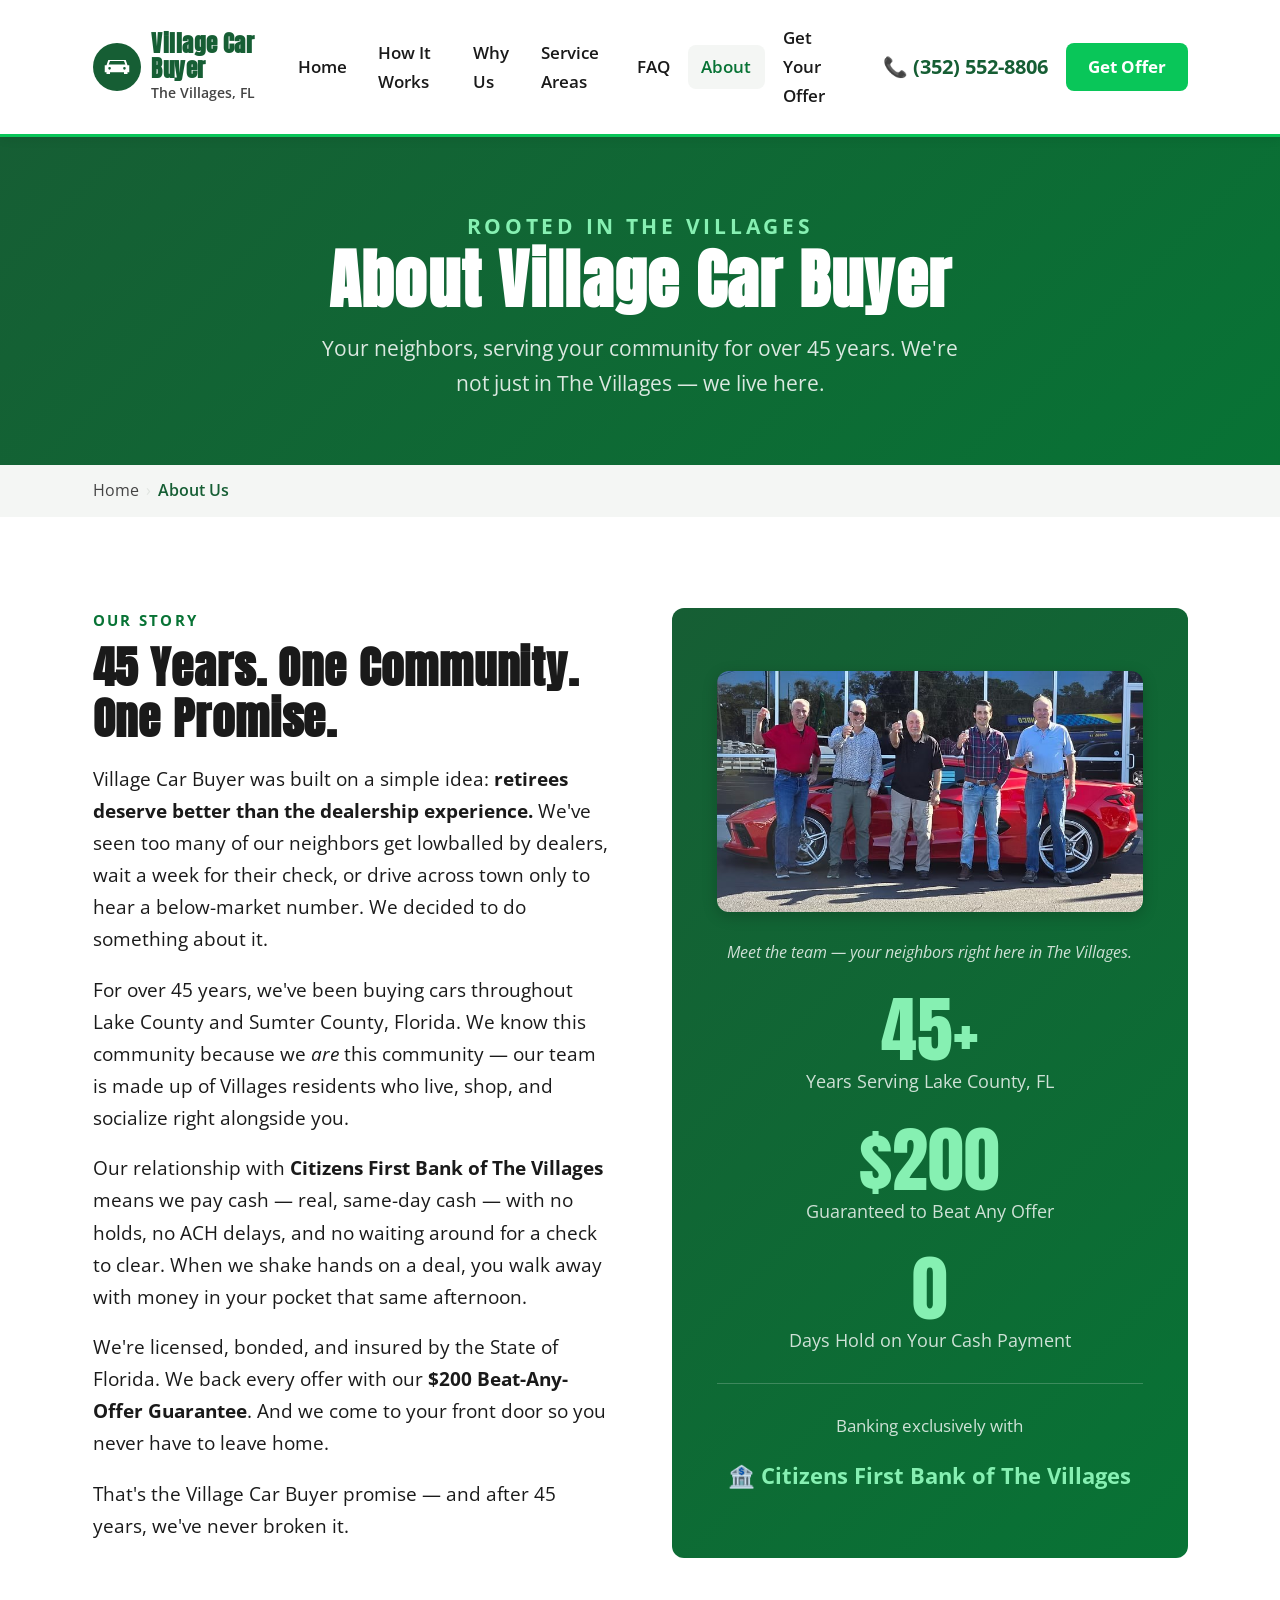
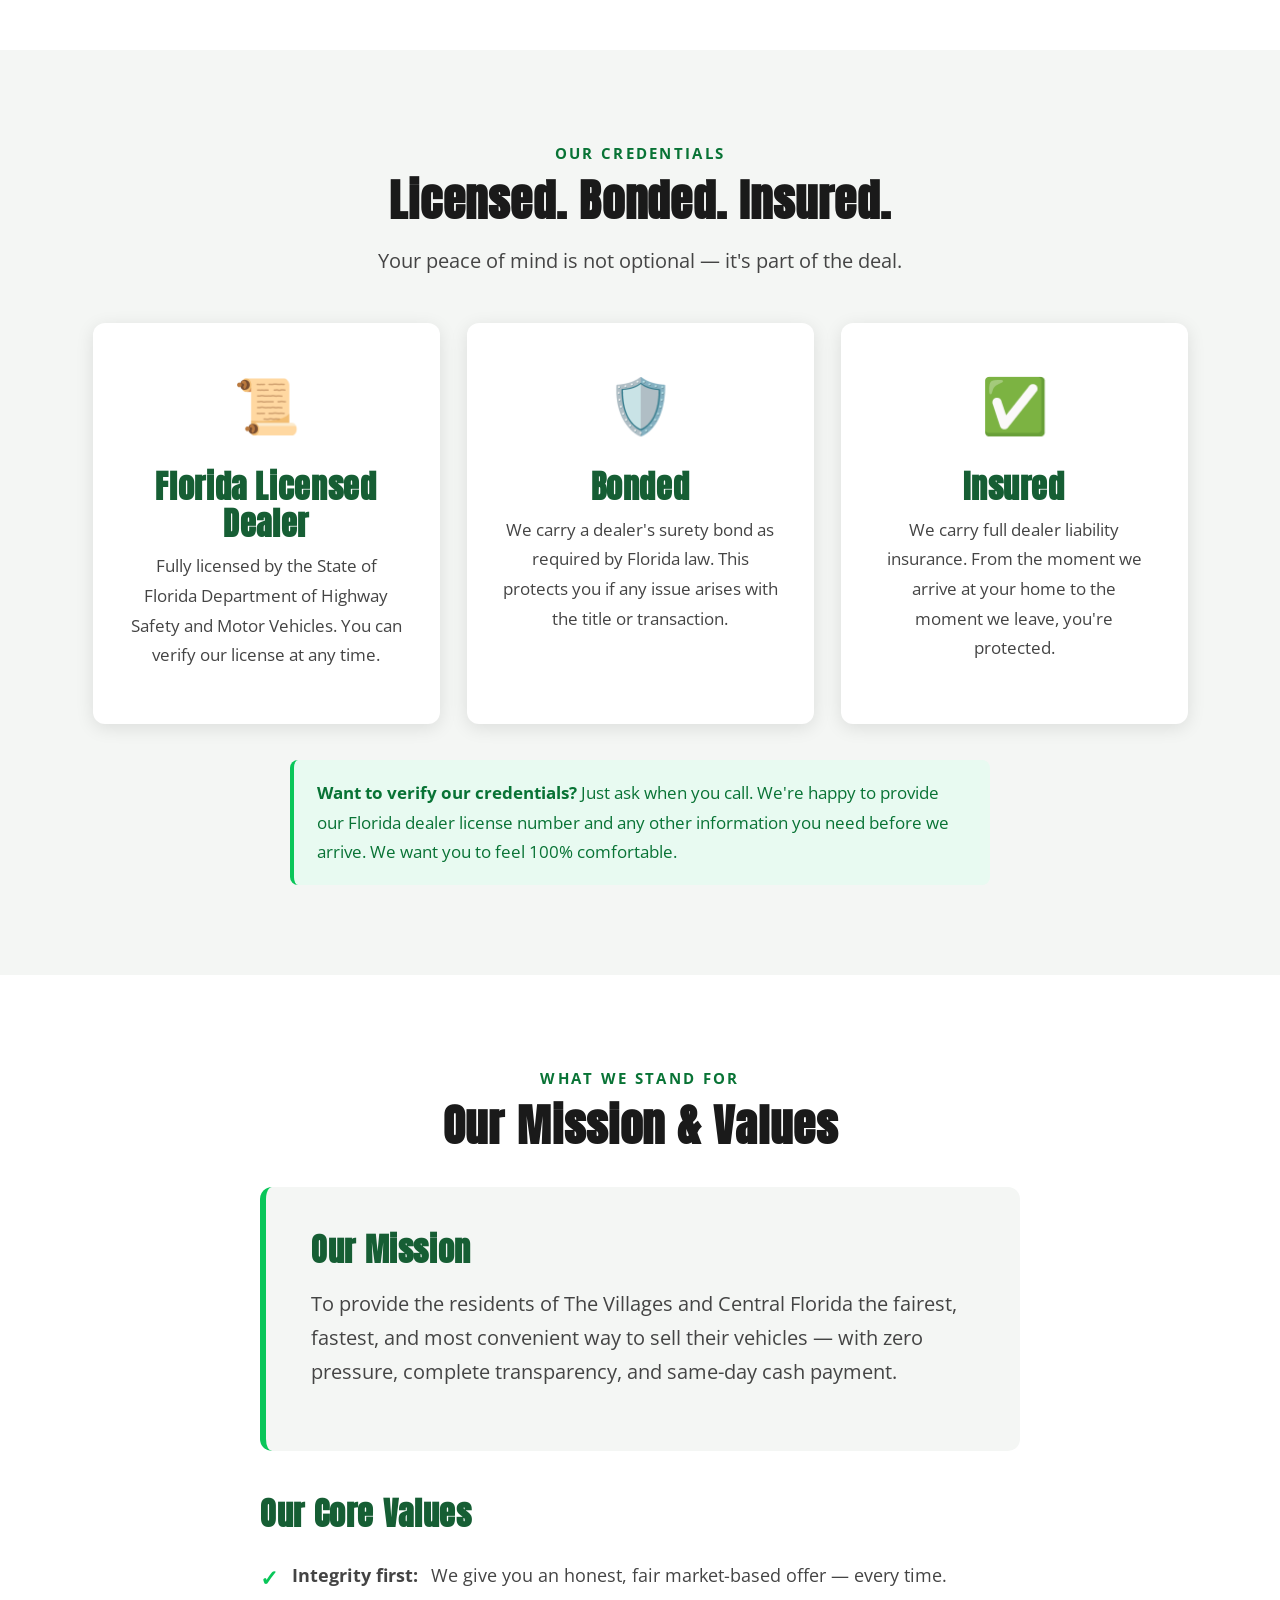
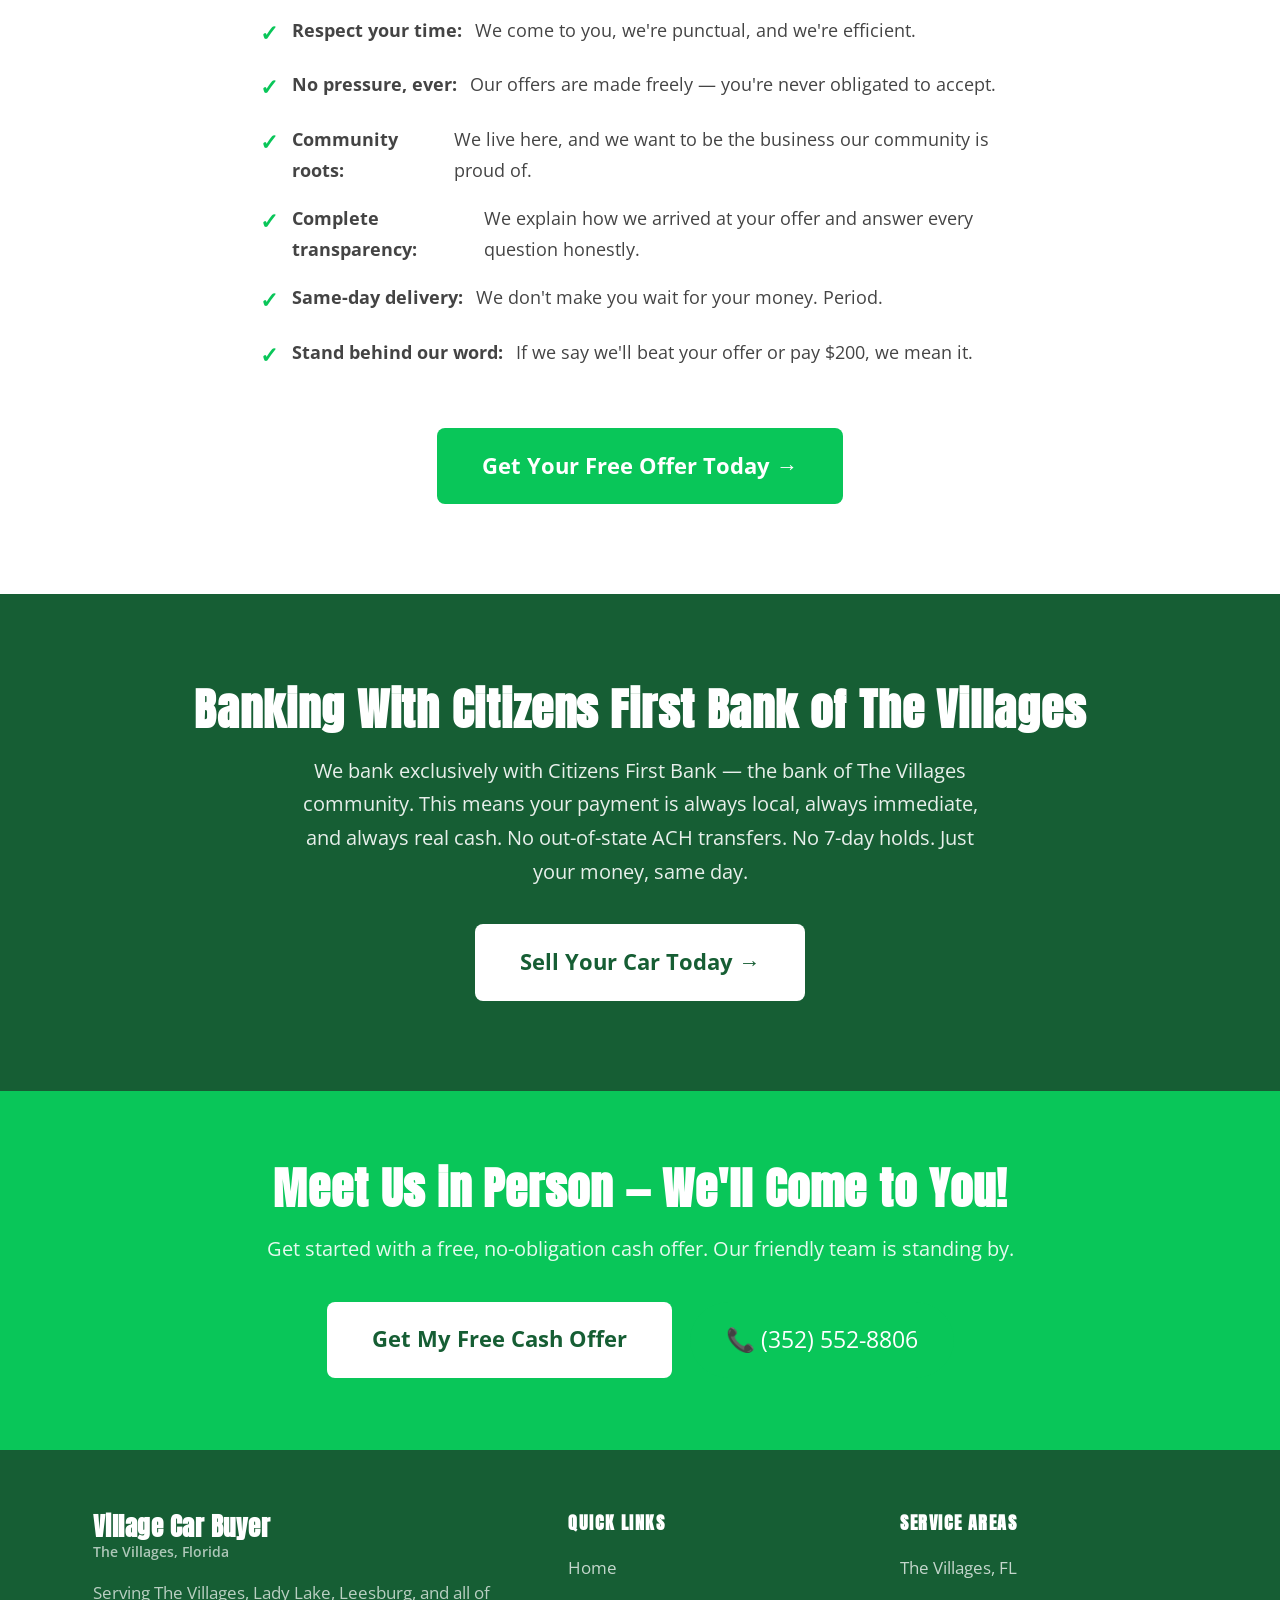
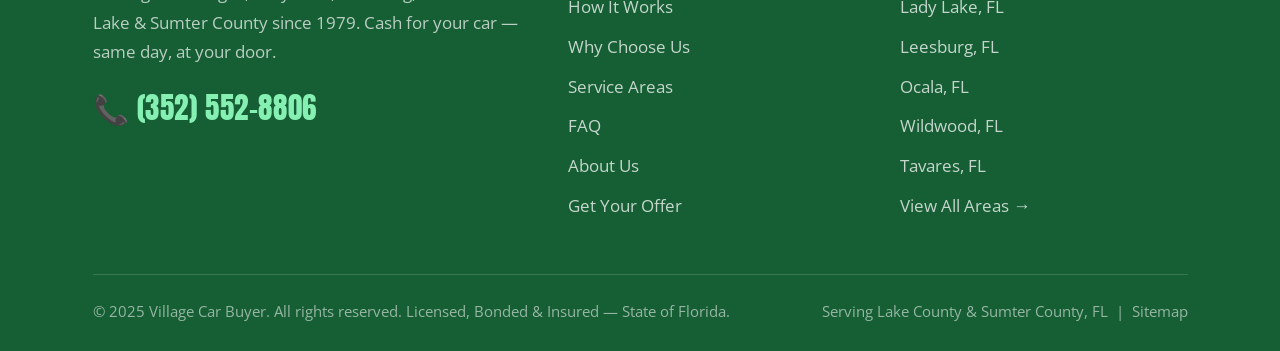
==== commit a7e8113a: "Add team photo to homepage, about page, and why-choose-us" ====
--- a/about.html
+++ b/about.html
@@ -114,6 +114,8 @@
       </div>
 
       <div class="about-visual">
+        <img src="images/team-photo.jpg" alt="The Village Car Buyer team at a local event" style="width:100%;border-radius:12px;margin-bottom:1.5rem;box-shadow:0 4px 15px rgba(0,0,0,0.2);" loading="lazy" />
+        <p style="text-align:center;color:rgba(255,255,255,0.8);font-size:0.9rem;font-style:italic;margin-bottom:1.5rem;">Meet the team — your neighbors right here in The Villages.</p>
         <div class="about-stat">
           <div class="about-stat-num">45+</div>
           <p class="about-stat-label">Years Serving Lake County, FL</p>
--- a/style.css
+++ b/style.css
@@ -1043,3 +1043,71 @@
   .btn--lg { padding: 0.9rem 1.75rem; font-size: 1.1rem; }
   .trust-strip-inner { flex-direction: column; align-items: flex-start; padding: 0 1.25rem; }
 }
+
+/* ---------- LOCAL TEAM SECTION ---------- */
+.section--local {
+  background: linear-gradient(135deg, #f0faf4 0%, #e6f7ed 100%);
+  border-top: 4px solid var(--green);
+  border-bottom: 4px solid var(--green);
+}
+.local-banner {
+  display: grid;
+  grid-template-columns: 1fr auto;
+  gap: 3rem;
+  align-items: center;
+}
+.local-banner-content h2 {
+  font-family: var(--font-head);
+  color: var(--green-dark);
+  line-height: 1.3;
+}
+.local-stats {
+  display: flex;
+  flex-direction: column;
+  gap: 1.5rem;
+}
+.local-stat {
+  background: var(--white);
+  border: 2px solid var(--green);
+  border-radius: 12px;
+  padding: 1.25rem 2rem;
+  text-align: center;
+  min-width: 180px;
+  box-shadow: 0 2px 8px rgba(0,0,0,0.06);
+}
+.local-stat-num {
+  font-family: var(--font-head);
+  font-size: 2.2rem;
+  color: var(--green-dark);
+  line-height: 1.1;
+}
+.local-stat-label {
+  font-size: 0.85rem;
+  font-weight: 600;
+  color: var(--text-mid);
+  margin-top: 0.3rem;
+  line-height: 1.3;
+}
+.team-photo {
+  width: 100%;
+  border-radius: 12px;
+  box-shadow: 0 4px 20px rgba(0,0,0,0.12);
+}
+.local-right {
+  display: flex;
+  flex-direction: column;
+  align-items: center;
+}
+@media (max-width: 768px) {
+  .local-banner {
+    grid-template-columns: 1fr;
+    text-align: center;
+  }
+  .local-banner-content p { margin-left: auto; margin-right: auto; }
+  .local-stats {
+    flex-direction: row;
+    justify-content: center;
+    flex-wrap: wrap;
+  }
+  .local-stat { min-width: 140px; flex: 1; }
+}
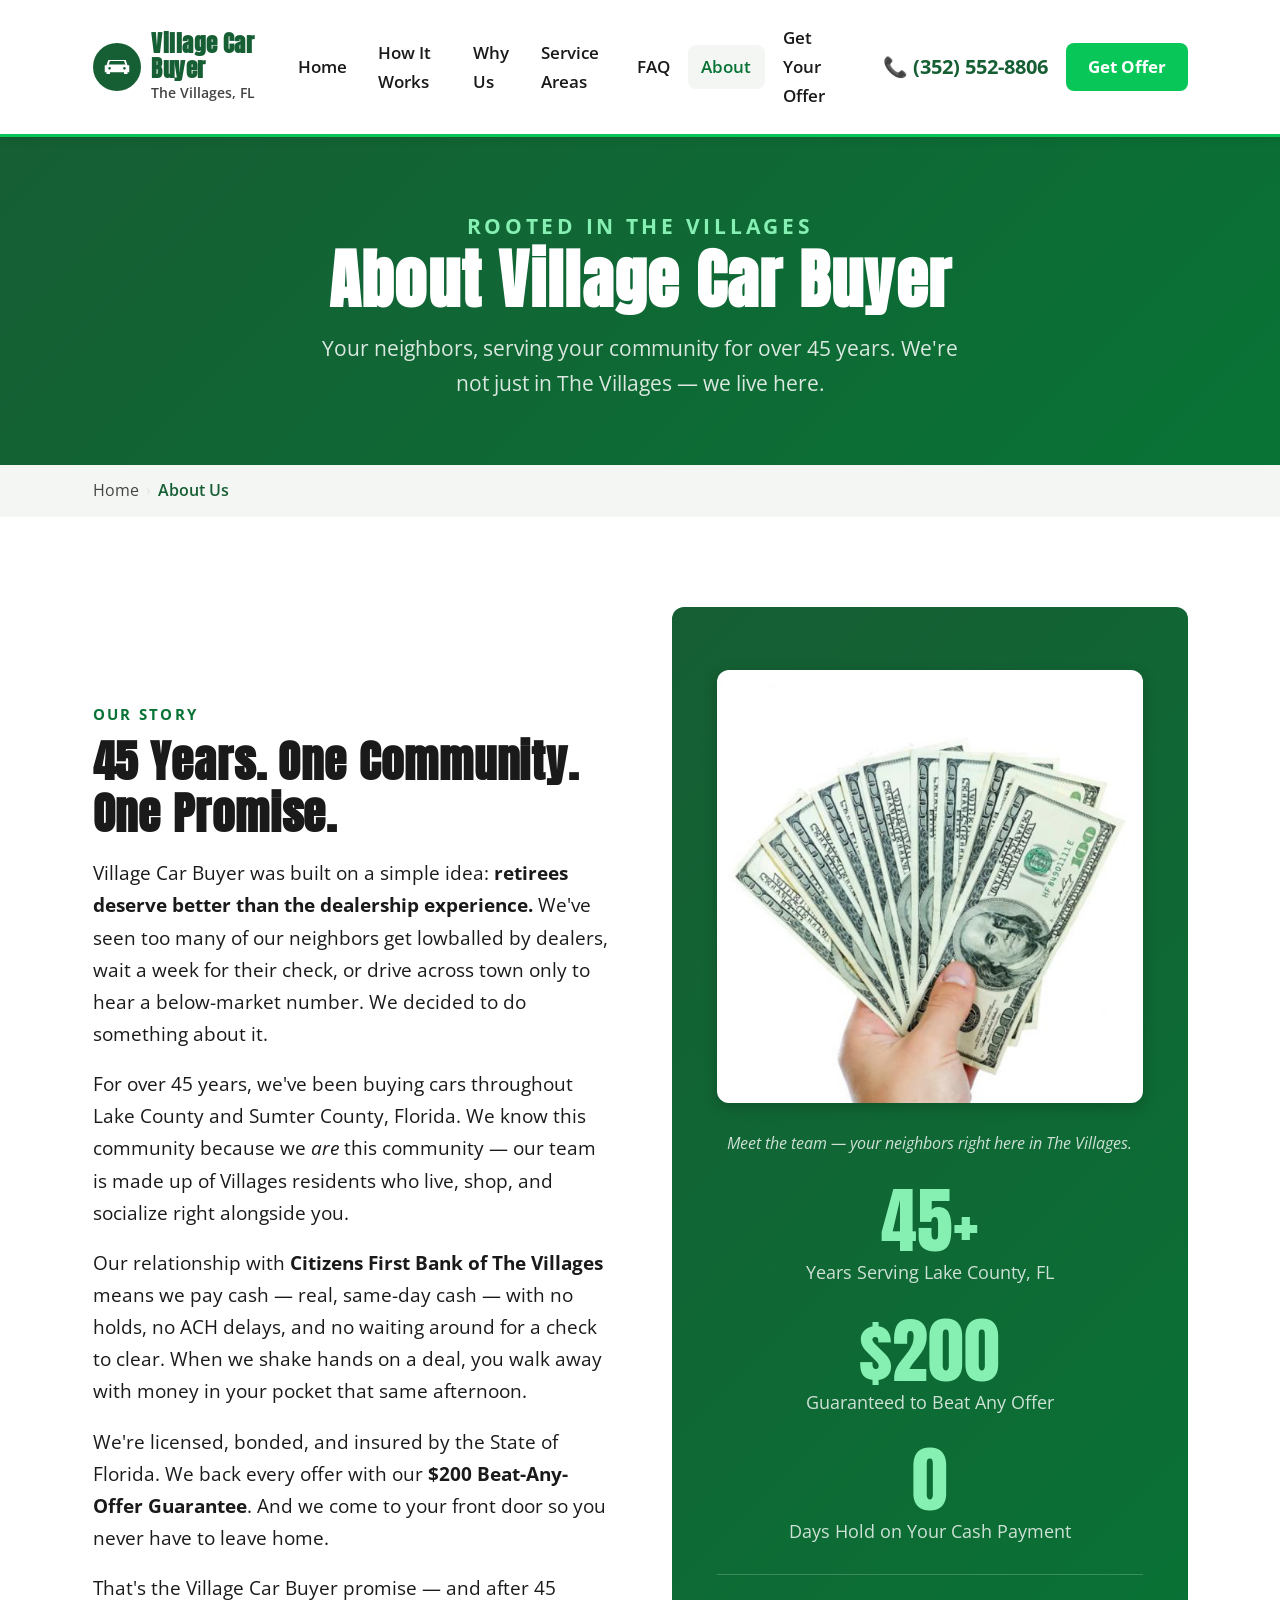
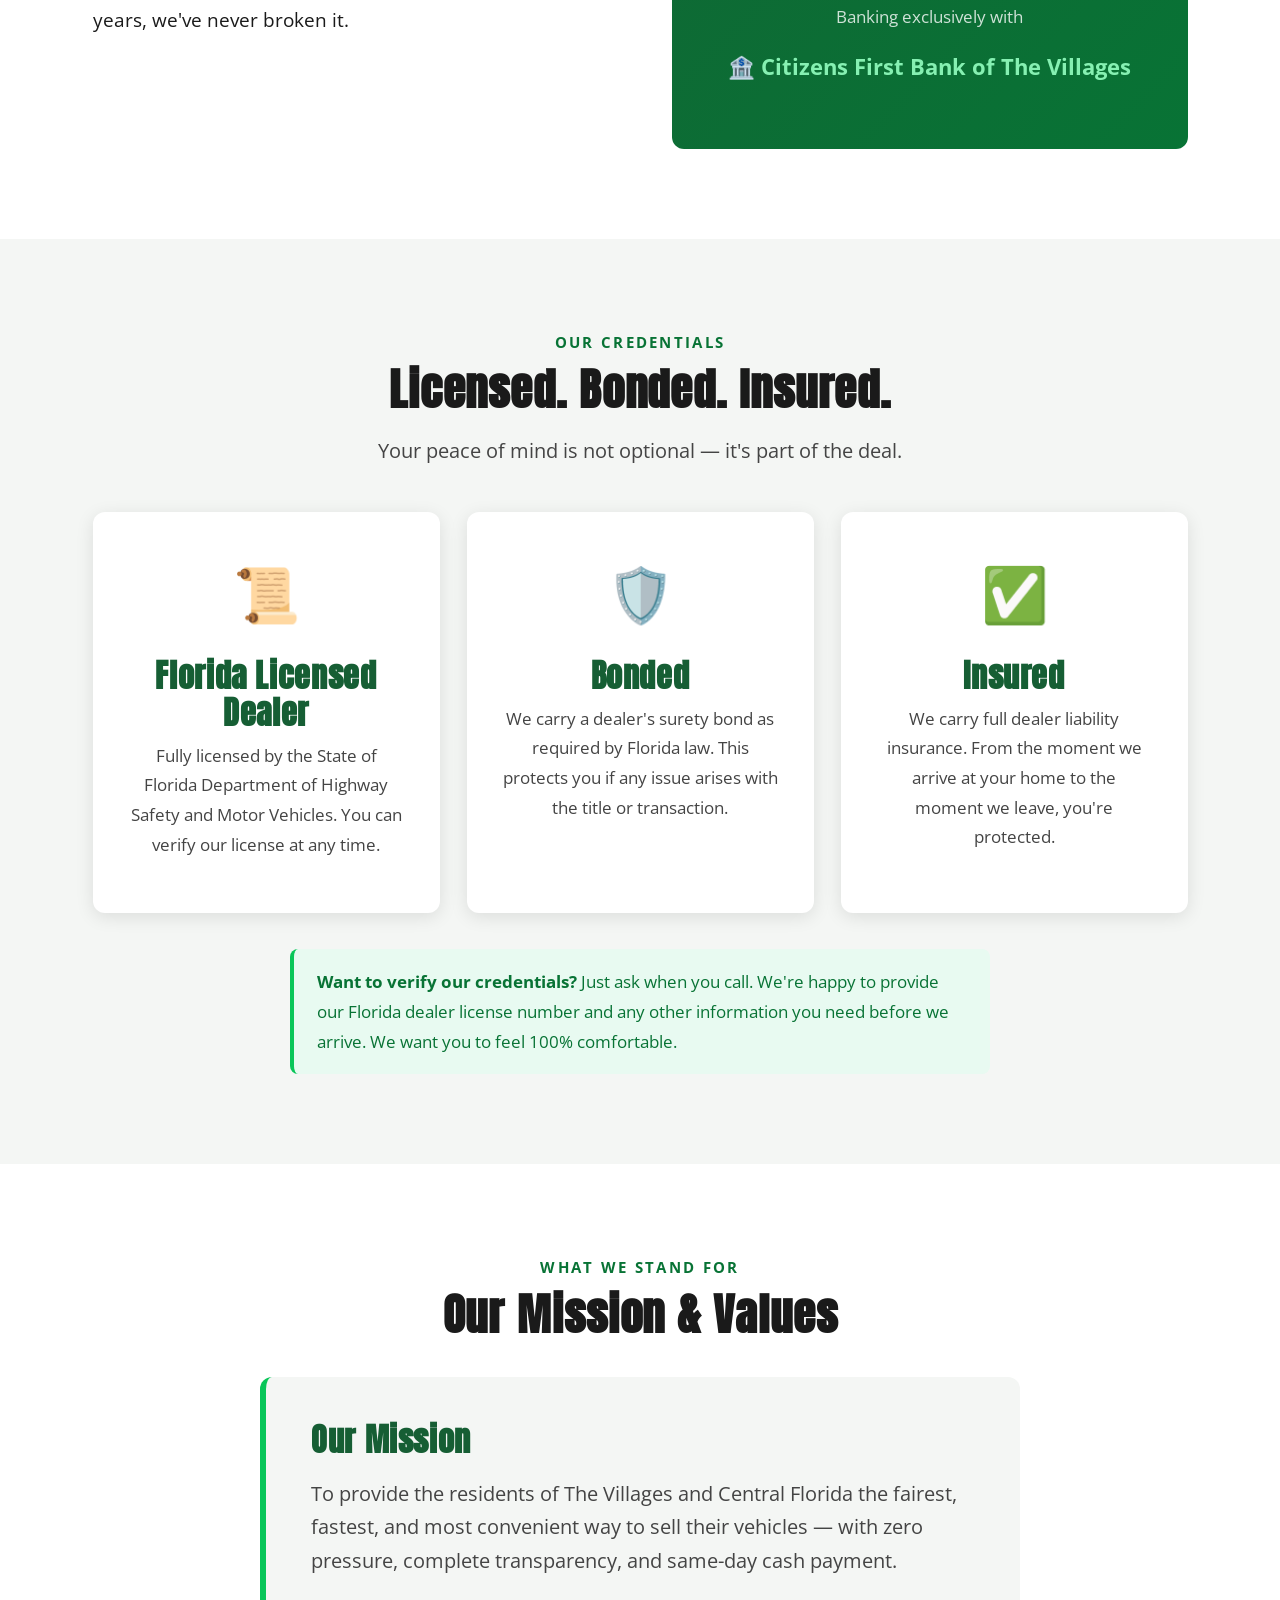
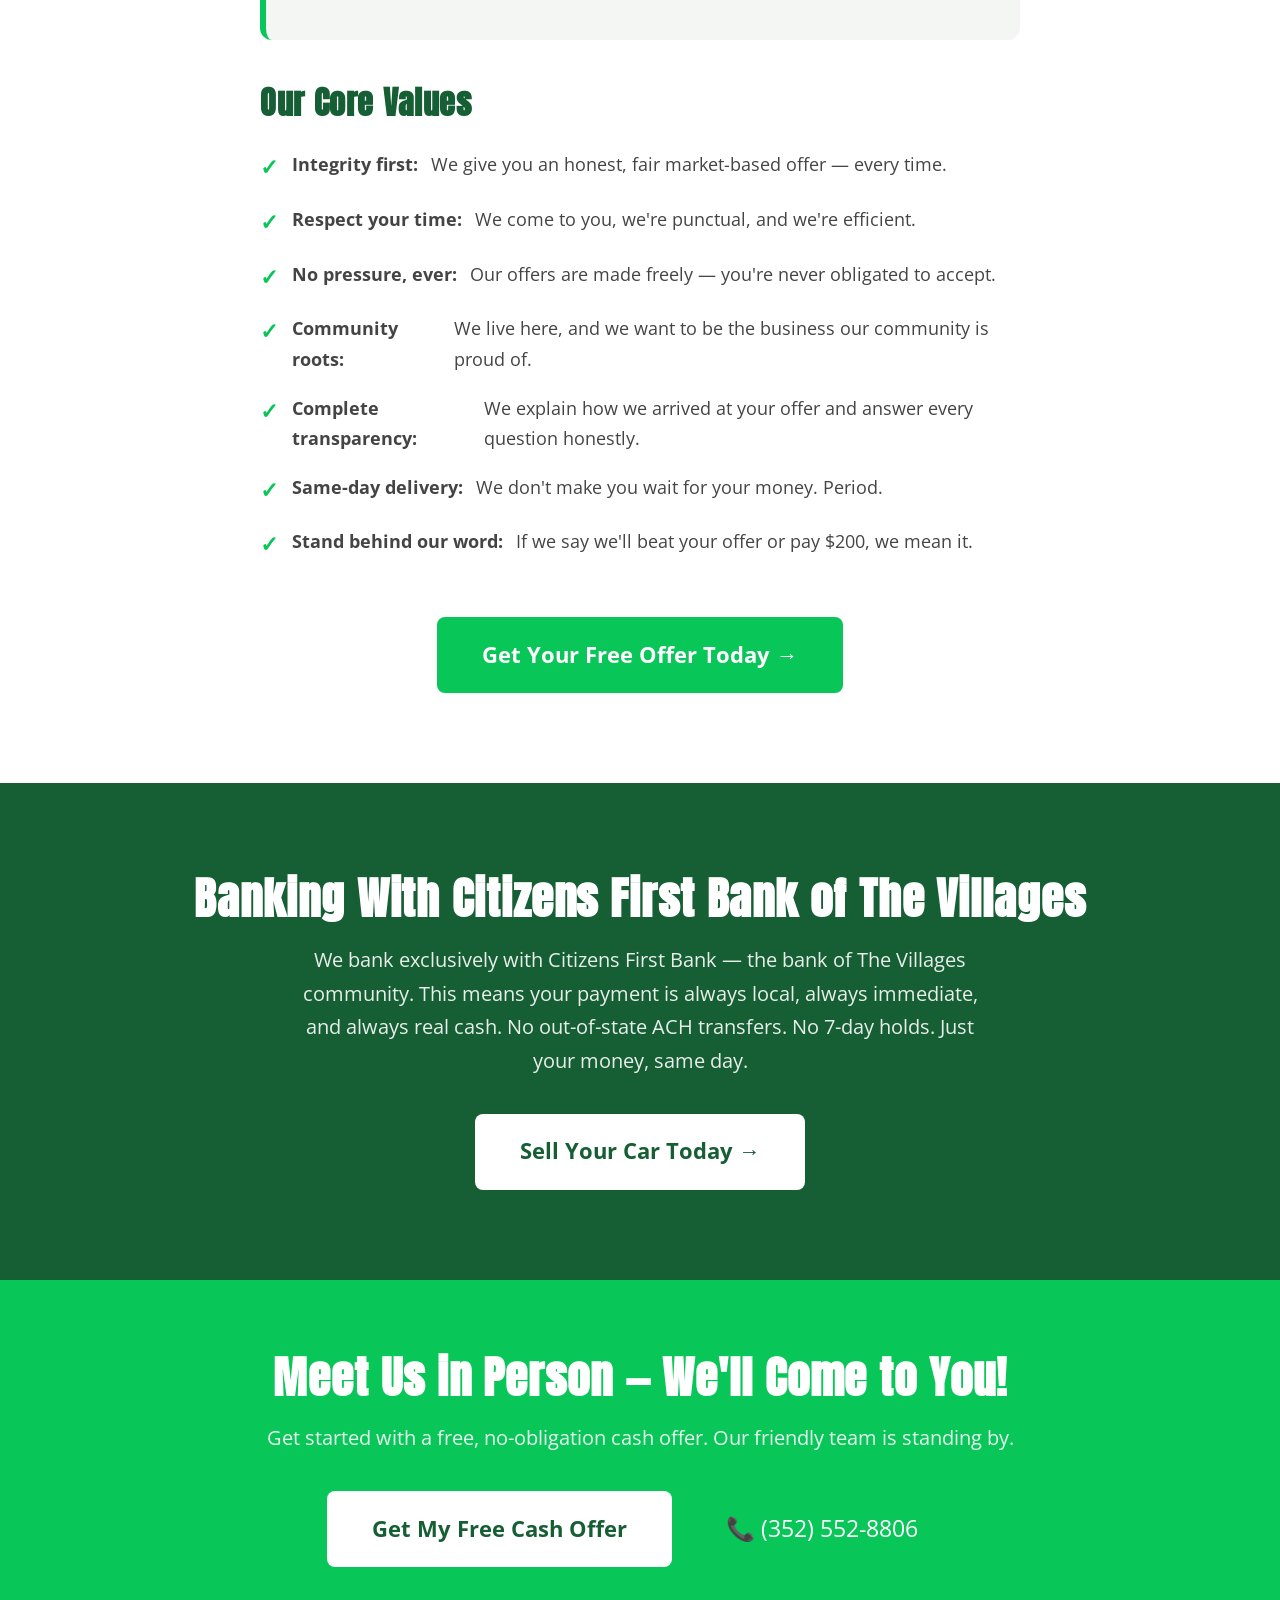
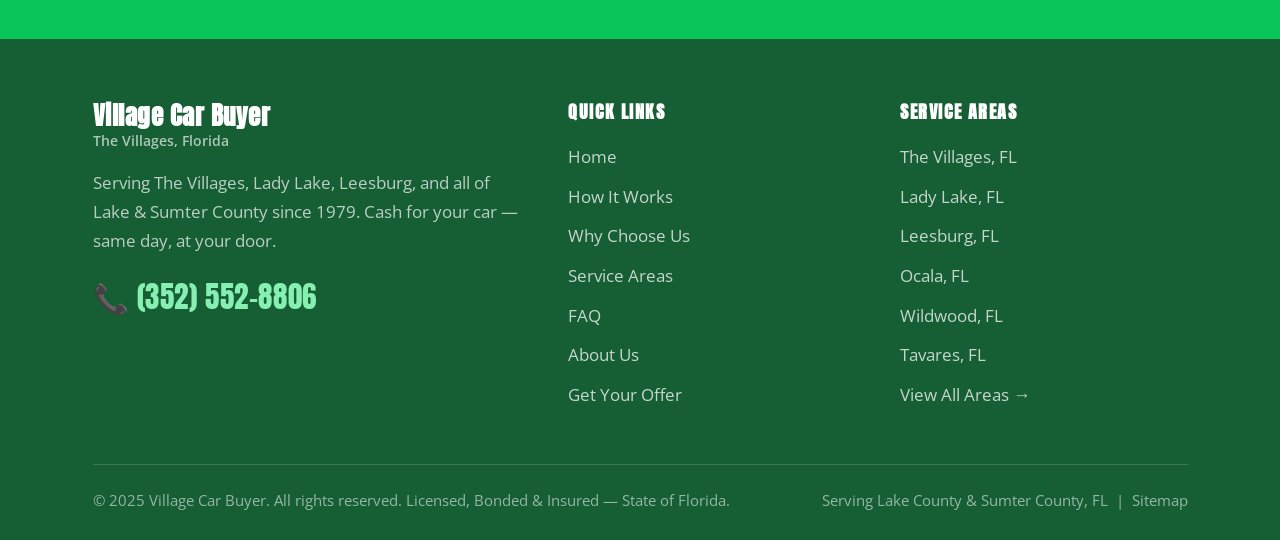
==== commit fe83a77b: "Fix SEO: non-www canonicals, sitemap lastmod, 404 page, www redirect, robots.txt" ====
--- a/about.html
+++ b/about.html
@@ -6,11 +6,11 @@
   <title>About Us | Village Car Buyer — 45 Years Serving Lake County, FL</title>
   <meta name="description" content="Village Car Buyer has been buying cars in The Villages and Lake County, FL for over 45 years. Licensed, bonded, insured team of Villages residents. Learn about our mission and values." />
   <meta name="keywords" content="about Village Car Buyer, local car buyer The Villages FL, Lake County FL car dealer, licensed car buyer Florida" />
-  <link rel="canonical" href="https://www.villagecarbuyer.com/about.html" />
+  <link rel="canonical" href="https://villagecarbuyer.com/about.html" />
 
   <meta property="og:title" content="About Village Car Buyer — 45 Years in Lake County, FL" />
   <meta property="og:description" content="We're Villages residents buying cars for 45+ years. Licensed, bonded, insured. Meet our team and learn our mission." />
-  <meta property="og:url" content="https://www.villagecarbuyer.com/about.html" />
+  <meta property="og:url" content="https://villagecarbuyer.com/about.html" />
   <meta property="og:type" content="website" />
 
   <script type="application/ld+json">
@@ -19,7 +19,7 @@
     "@type": "AutoDealer",
     "name": "Village Car Buyer",
     "description": "Licensed, bonded, and insured car buyer serving The Villages, Lake County, and Sumter County Florida since 1979.",
-    "url": "https://www.villagecarbuyer.com",
+    "url": "https://villagecarbuyer.com",
     "telephone": "+13525528806",
     "foundingDate": "1979",
     "areaServed": "Lake County, FL; Sumter County, FL; Marion County, FL"
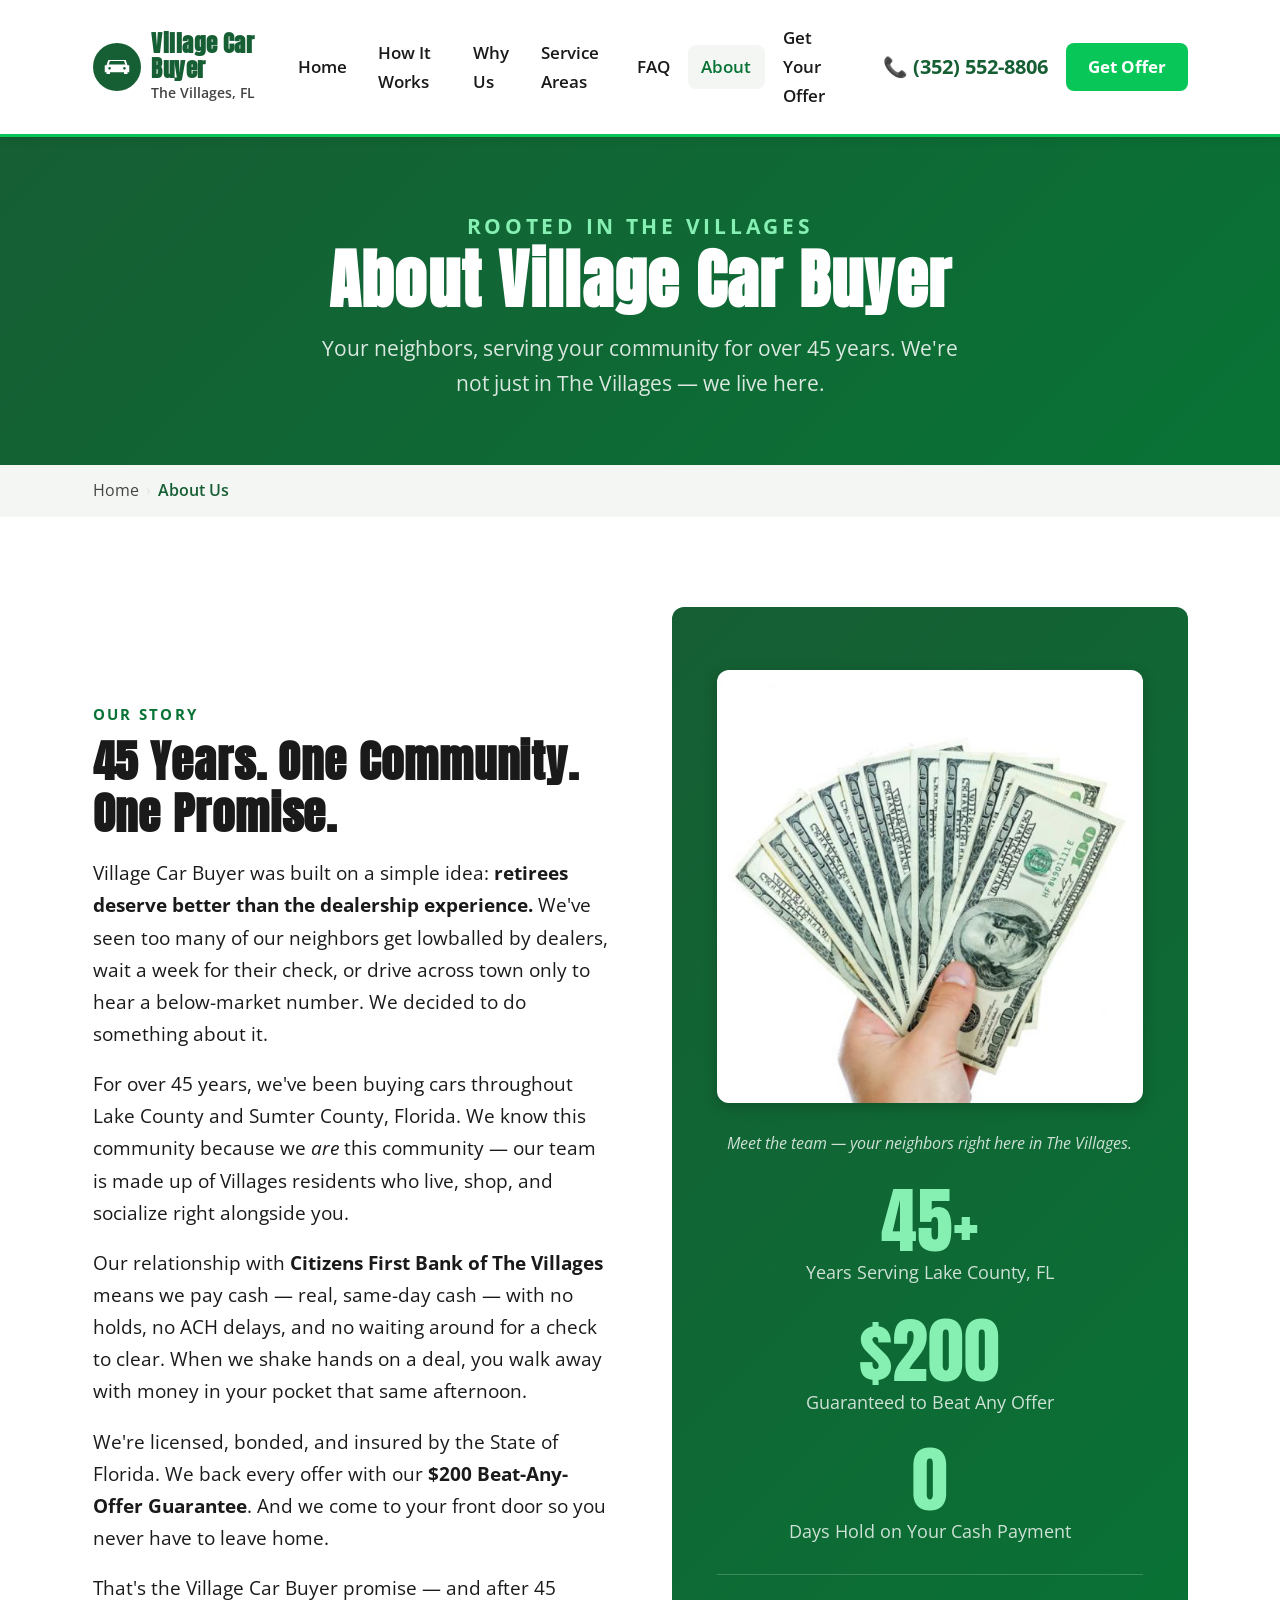
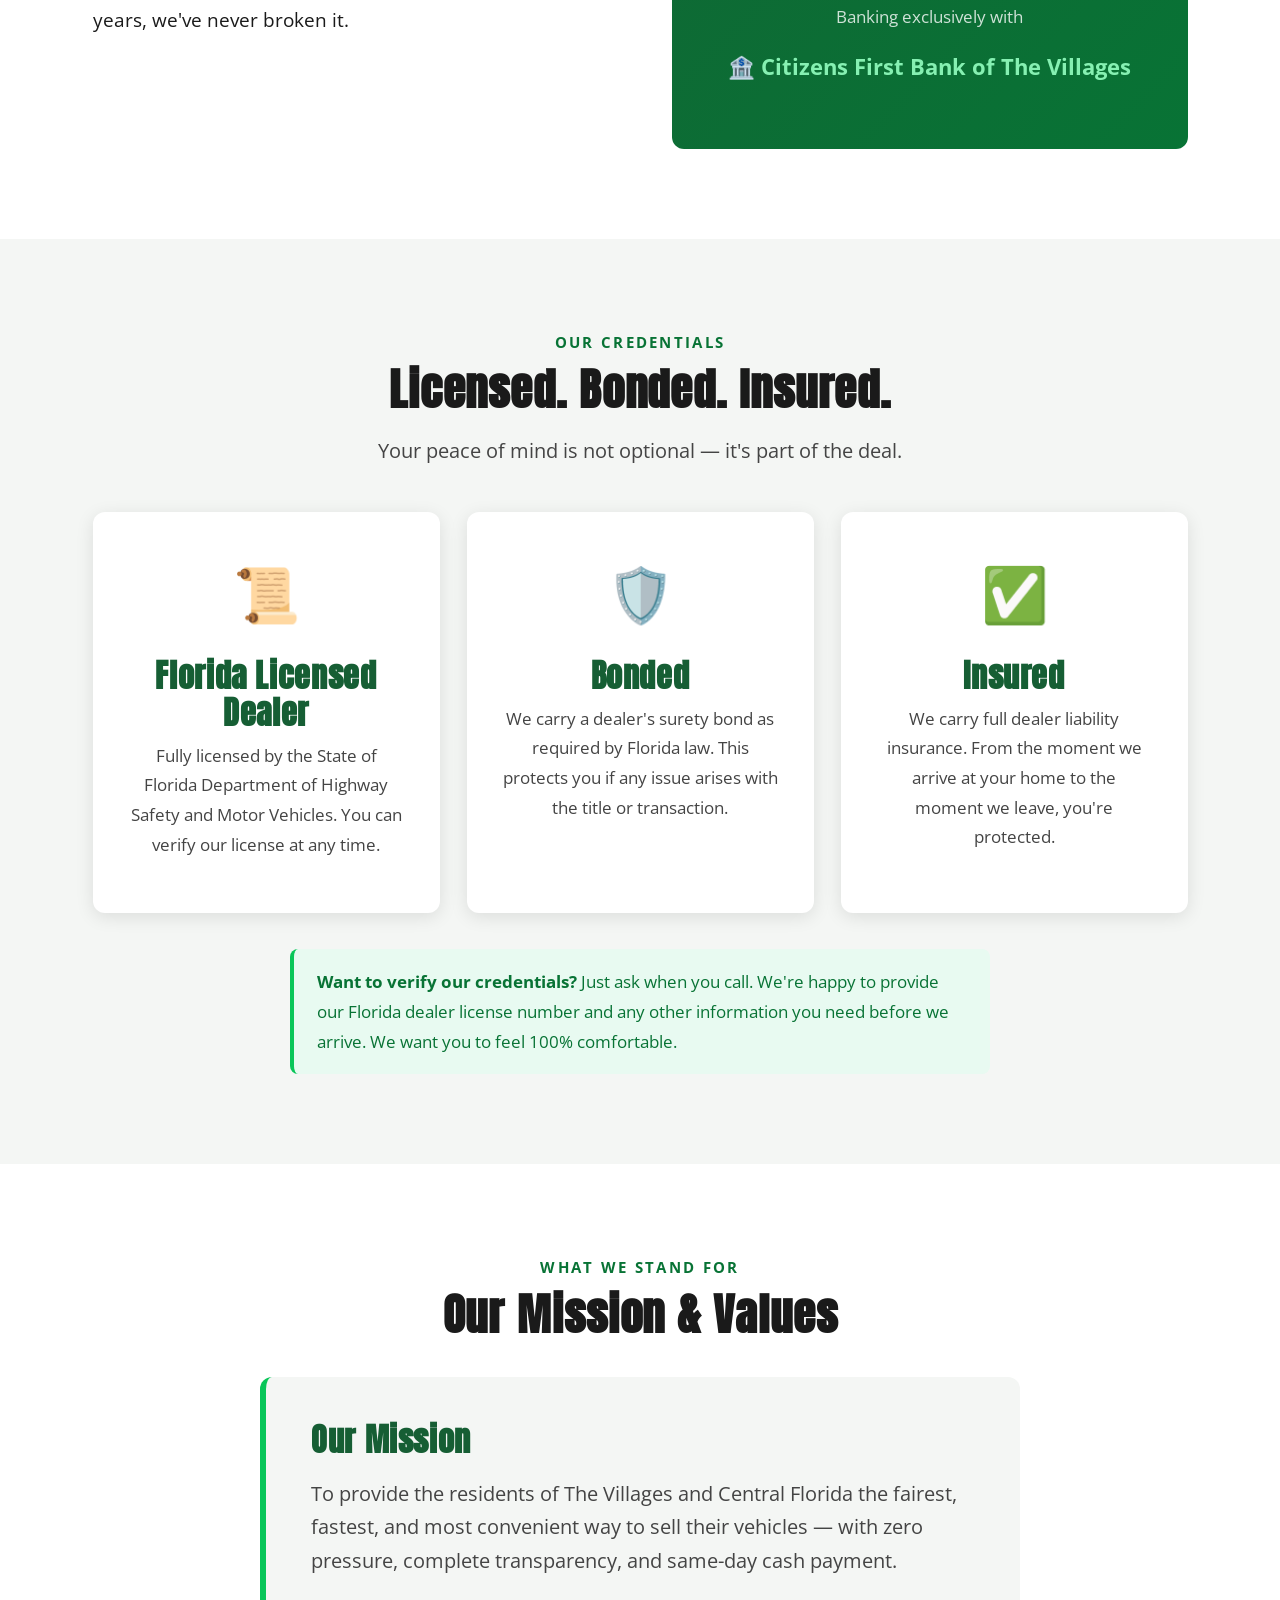
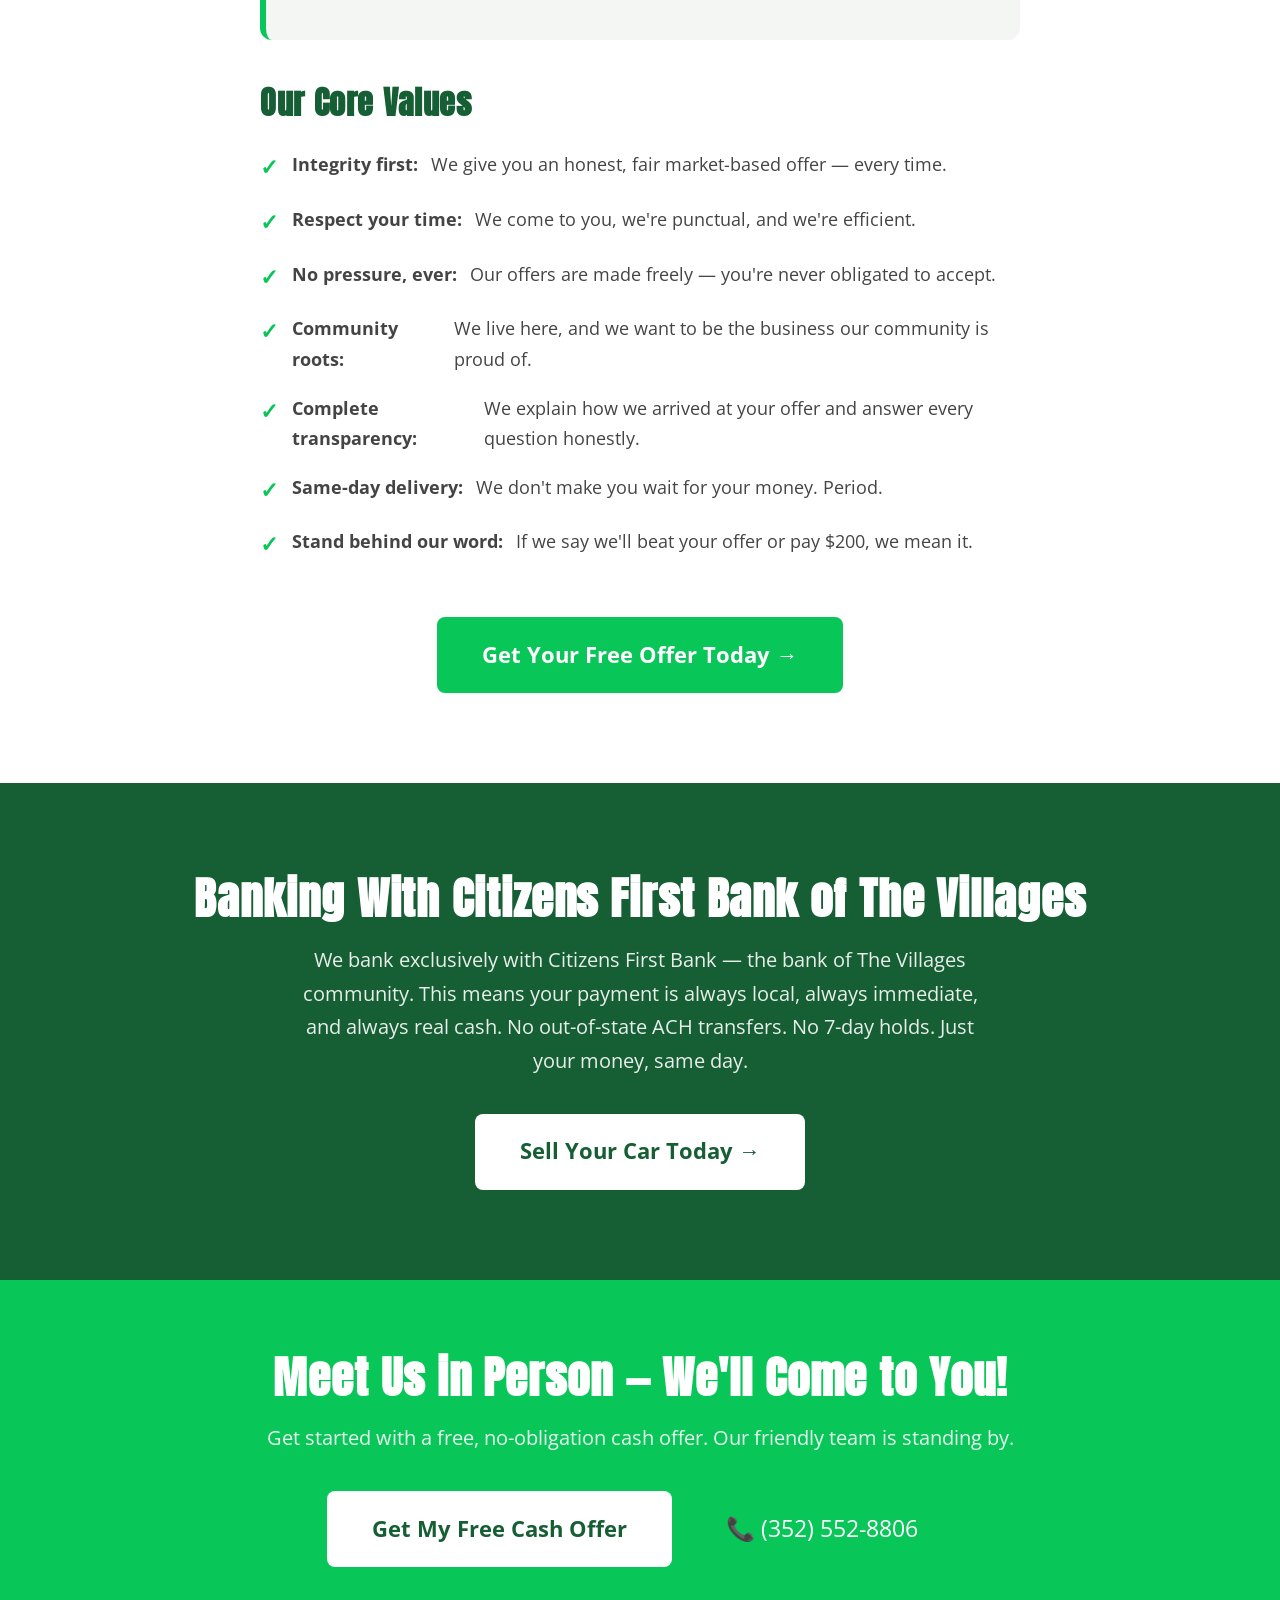
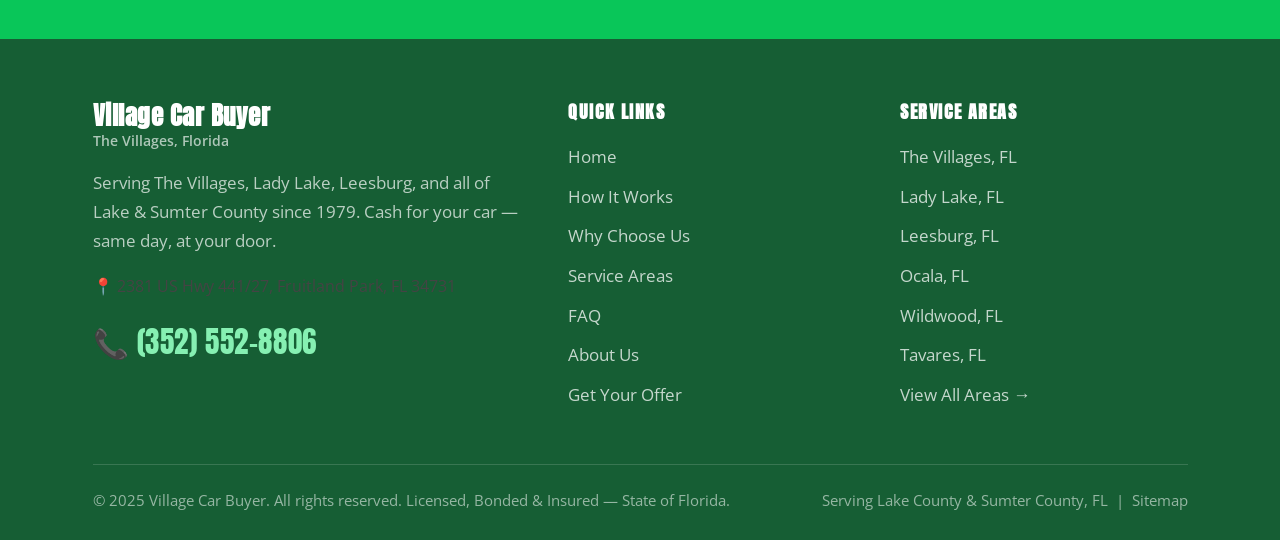
==== commit 490e2598: "Add physical address to footer and contact page for local SEO - Added LocalBusiness schema address o" ====
--- a/about.html
+++ b/about.html
@@ -233,6 +233,7 @@
           <span>The Villages, Florida</span>
         </div>
         <p>Serving The Villages, Lady Lake, Leesburg, and all of Lake &amp; Sumter County since 1979. Cash for your car — same day, at your door.</p>
+        <p style="font-size:0.9rem;color:var(--text-mid);margin-top:0.25rem;">📍 2381 US Hwy 441/27, Fruitland Park, FL 34731</p>
         <a href="tel:+13525528806" class="footer-phone-big">📞 (352) 552-8806</a>
       </div>
       <div class="footer-col">
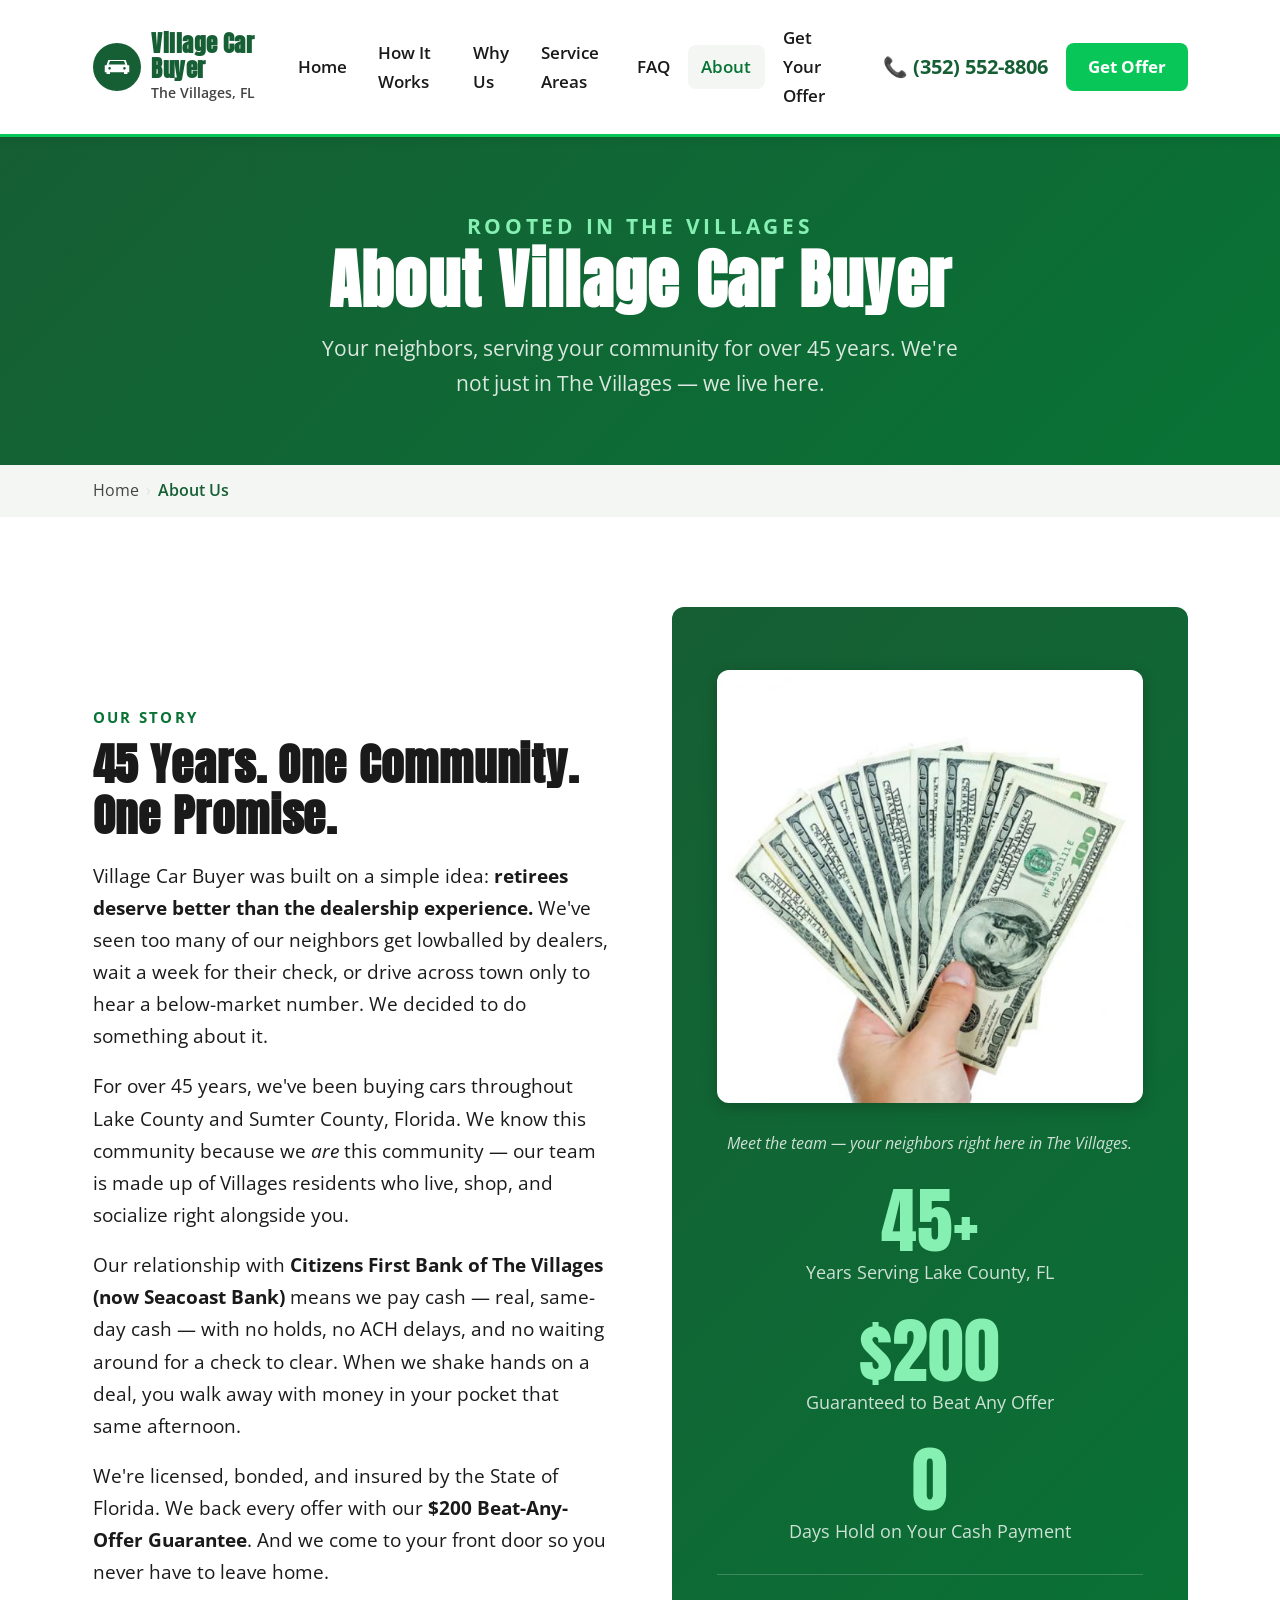
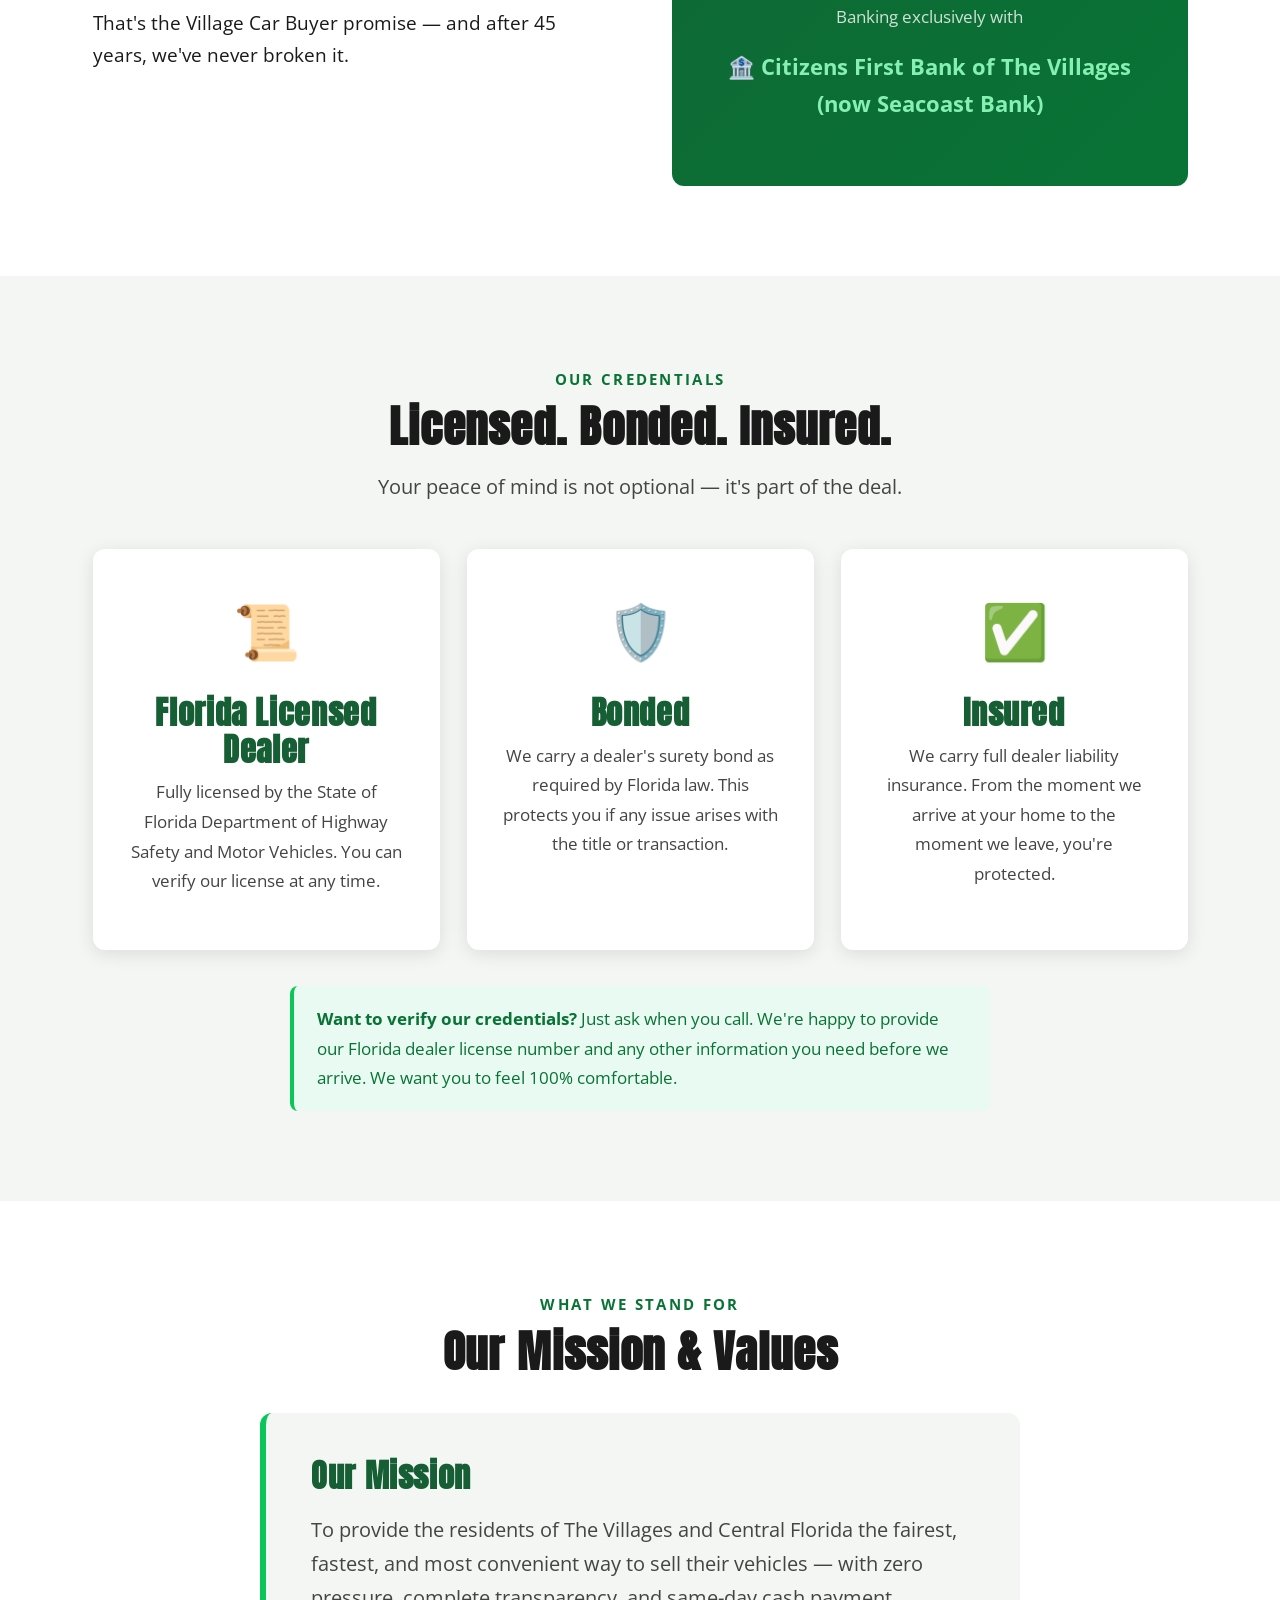
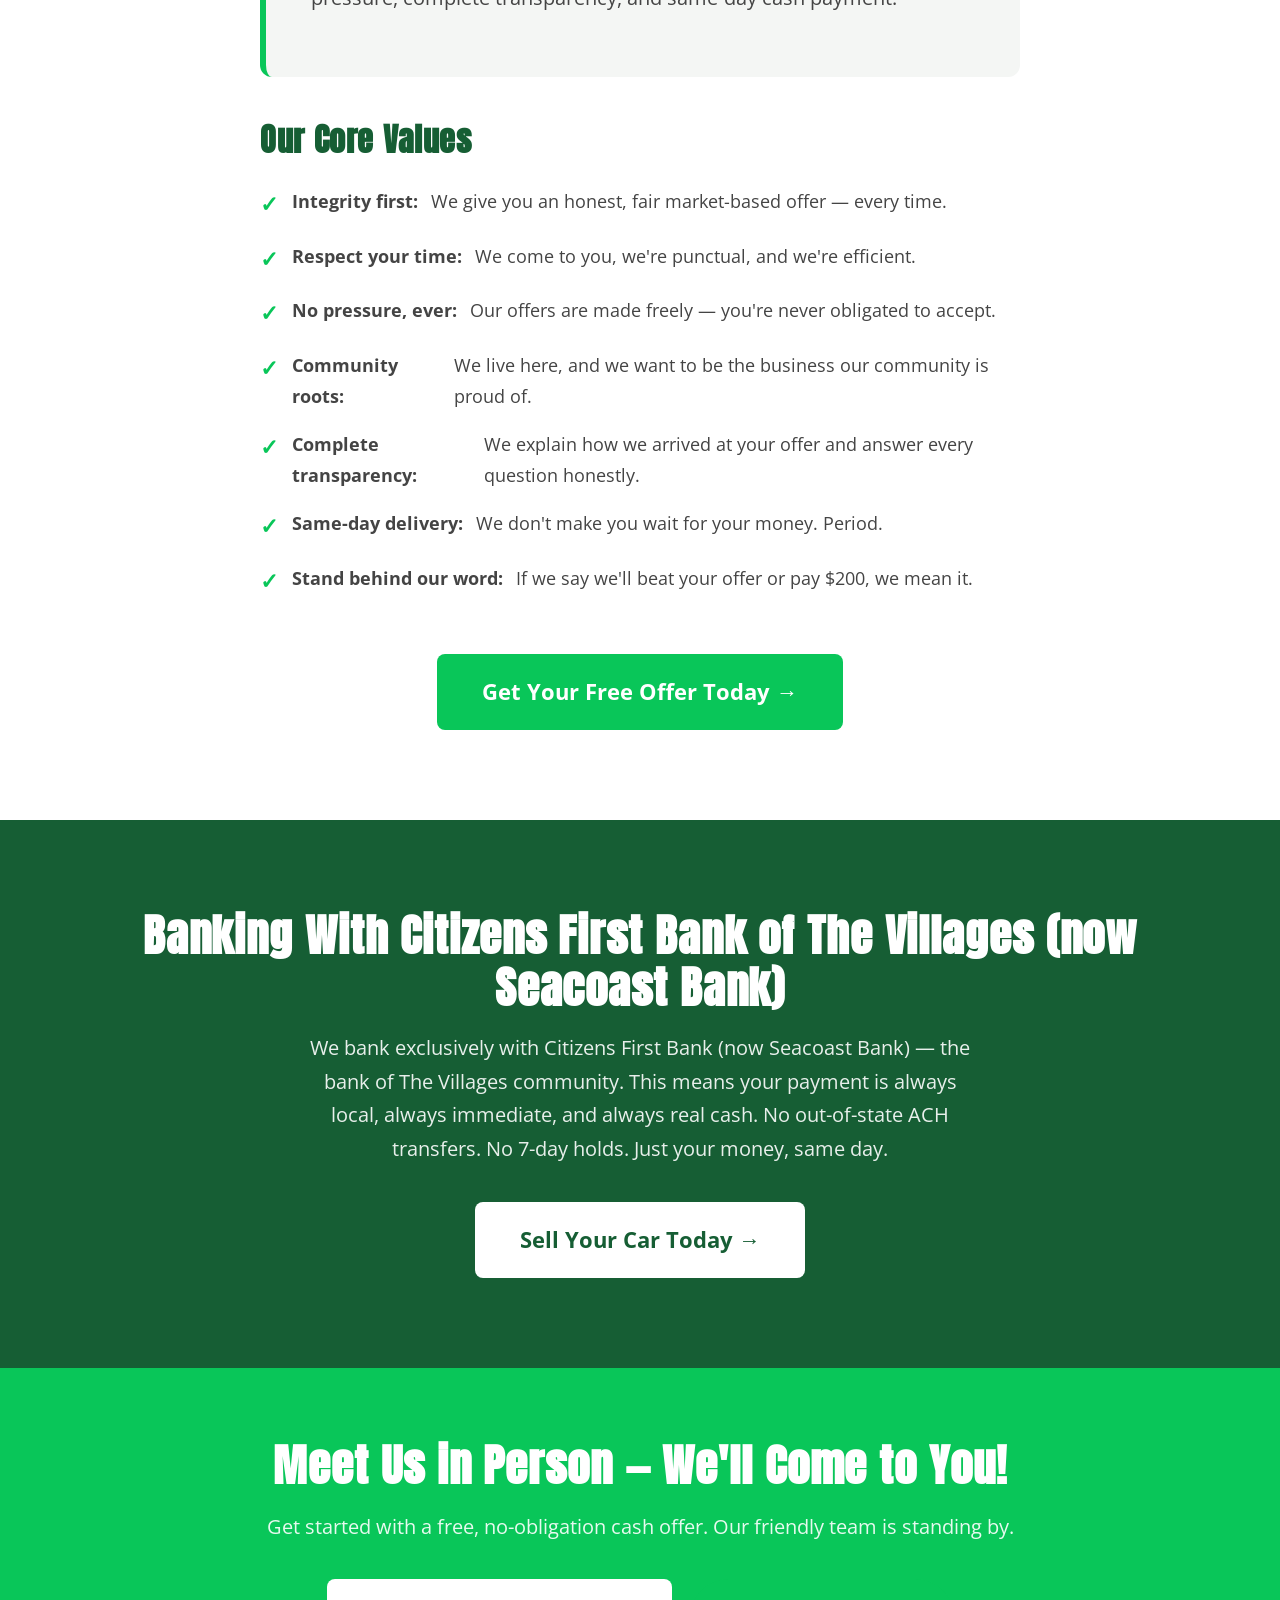
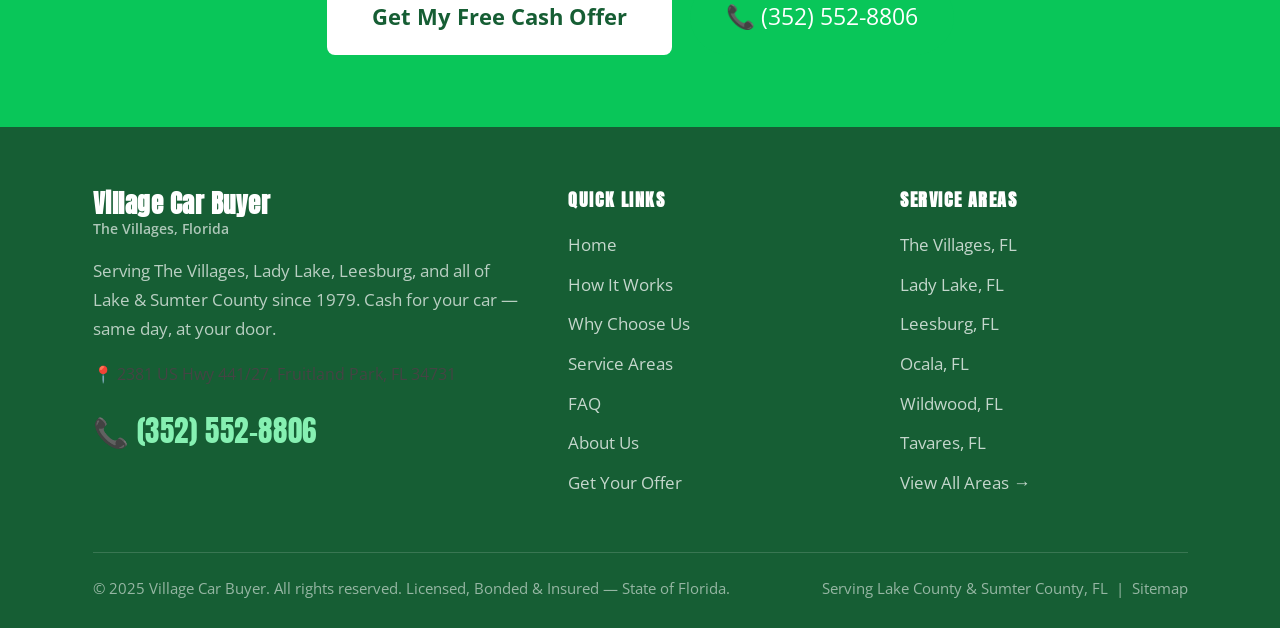
==== commit 410c773c: "Update Citizens First Bank → add '(now Seacoast Bank)' sitewide - 18 instances updated across index," ====
--- a/about.html
+++ b/about.html
@@ -106,7 +106,7 @@
 
         <p>For over 45 years, we've been buying cars throughout Lake County and Sumter County, Florida. We know this community because we <em>are</em> this community — our team is made up of Villages residents who live, shop, and socialize right alongside you.</p>
 
-        <p>Our relationship with <strong>Citizens First Bank of The Villages</strong> means we pay cash — real, same-day cash — with no holds, no ACH delays, and no waiting around for a check to clear. When we shake hands on a deal, you walk away with money in your pocket that same afternoon.</p>
+        <p>Our relationship with <strong>Citizens First Bank of The Villages (now Seacoast Bank)</strong> means we pay cash — real, same-day cash — with no holds, no ACH delays, and no waiting around for a check to clear. When we shake hands on a deal, you walk away with money in your pocket that same afternoon.</p>
 
         <p>We're licensed, bonded, and insured by the State of Florida. We back every offer with our <strong>$200 Beat-Any-Offer Guarantee</strong>. And we come to your front door so you never have to leave home.</p>
 
@@ -130,7 +130,7 @@
         </div>
         <div style="margin-top:1.5rem;padding-top:1.5rem;border-top:1px solid rgba(255,255,255,0.2);">
           <p style="color:rgba(255,255,255,0.8);font-size:0.97rem;">Banking exclusively with</p>
-          <p style="color:var(--green-light);font-weight:700;font-size:1.2rem;margin:0;">🏦 Citizens First Bank of The Villages</p>
+          <p style="color:var(--green-light);font-weight:700;font-size:1.2rem;margin:0;">🏦 Citizens First Bank of The Villages (now Seacoast Bank)</p>
         </div>
       </div>
     </div>
@@ -205,8 +205,8 @@
 <!-- ══ CITIZENS FIRST BANK ══ -->
 <section class="section section--green">
   <div class="container text-center">
-    <h2>Banking With Citizens First Bank of The Villages</h2>
-    <p style="max-width:680px;margin:1rem auto 2rem;font-size:1.1rem;color:rgba(255,255,255,0.9);">We bank exclusively with Citizens First Bank — the bank of The Villages community. This means your payment is always local, always immediate, and always real cash. No out-of-state ACH transfers. No 7-day holds. Just your money, same day.</p>
+    <h2>Banking With Citizens First Bank of The Villages (now Seacoast Bank)</h2>
+    <p style="max-width:680px;margin:1rem auto 2rem;font-size:1.1rem;color:rgba(255,255,255,0.9);">We bank exclusively with Citizens First Bank (now Seacoast Bank) — the bank of The Villages community. This means your payment is always local, always immediate, and always real cash. No out-of-state ACH transfers. No 7-day holds. Just your money, same day.</p>
     <a href="contact.html" class="btn btn--white btn--lg">Sell Your Car Today →</a>
   </div>
 </section>
--- a/style.css
+++ b/style.css
@@ -1051,15 +1051,19 @@
   border-bottom: 4px solid var(--green);
 }
 .local-banner {
-  display: grid;
-  grid-template-columns: 1fr auto;
-  gap: 3rem;
-  align-items: center;
+  display: flex;
+  flex-direction: column;
+  gap: 2.5rem;
+}
+.local-banner-content {
+  width: 100%;
 }
 .local-banner-content h2 {
   font-family: var(--font-head);
   color: var(--green-dark);
-  line-height: 1.3;
+  line-height: 1.2;
+  font-size: clamp(2rem, 4vw, 3.2rem);
+  margin-bottom: 1.25rem;
 }
 .local-stats {
   display: flex;
@@ -1088,15 +1092,20 @@
   margin-top: 0.3rem;
   line-height: 1.3;
 }
+.local-right {
+  width: 100%;
+  display: flex;
+  flex-direction: column;
+  align-items: center;
+  gap: 1.5rem;
+}
 .team-photo {
   width: 100%;
+  max-height: 420px;
+  object-fit: cover;
+  object-position: center;
   border-radius: 12px;
   box-shadow: 0 4px 20px rgba(0,0,0,0.12);
-}
-.local-right {
-  display: flex;
-  flex-direction: column;
-  align-items: center;
 }
 @media (max-width: 768px) {
   .local-banner {
